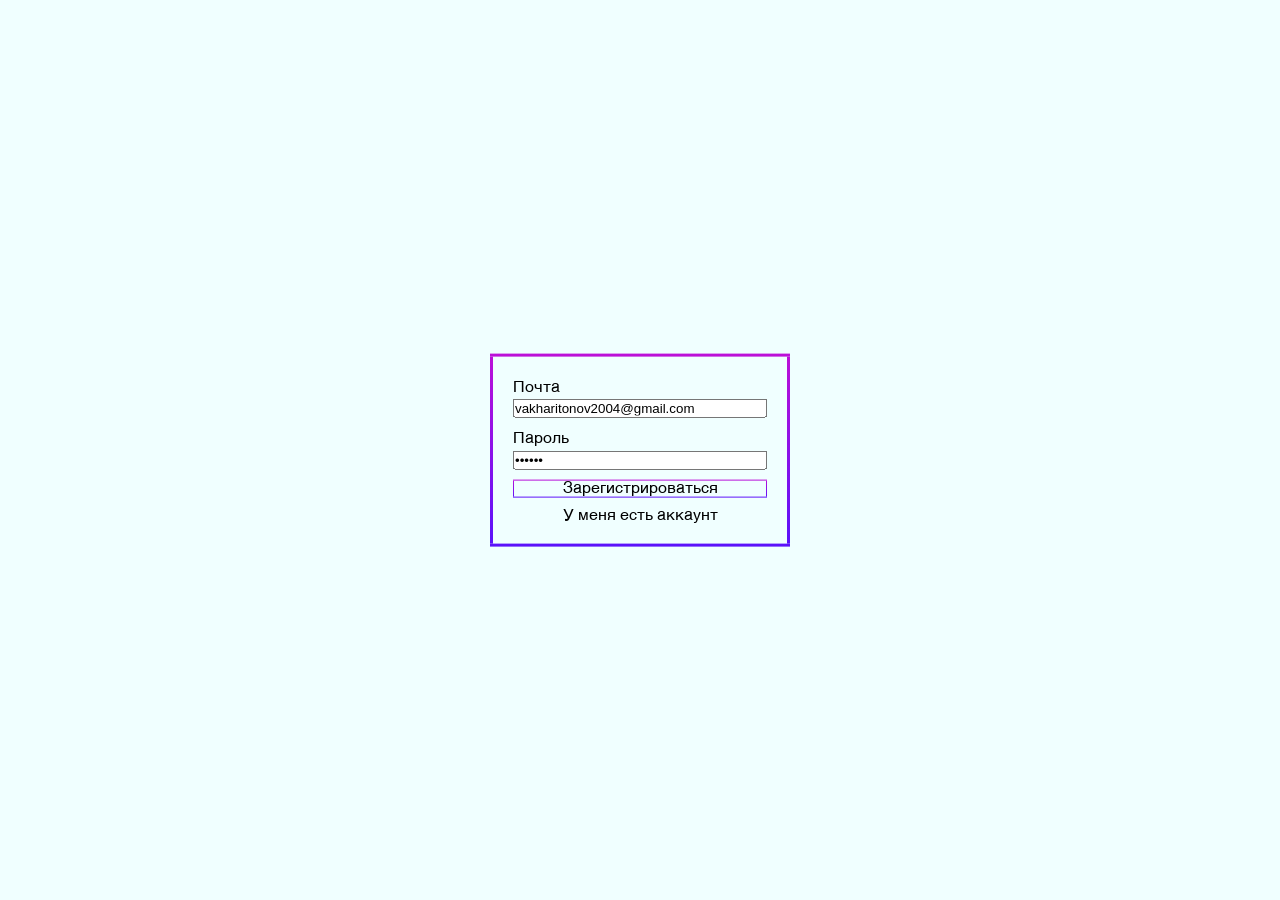
==== auth.html @ 41733623 "New view frontend" ====
<!DOCTYPE html>
<html lang="en">
<head>
    <meta charset="UTF-8">
    <meta name="viewport" content="width=device-width, initial-scale=1.0">
    <title>Authorization</title>
    <link rel="stylesheet" type="text/css" href="css/styles.css"></link>
    <script src="js/bootstrap.js" type="module" defer></script>
</head>
<body data-page="auth">
    <main class="auth">
        <section class="form">
            <div class="container">
                <form class="form__auth">
                    <div class="form__auth-item">
                        <label>Почта</label>
                        <input class="form__auth-input" name="email" type="email"  value="vakharitonov2004@gmail.com" required>
                    </div>
                    <!-- <div class="form__auth-item">
                        <label>Логин</label>
                        <input class="form__auth-input" name="username" type="text" value="index1" required>
                    </div> -->
                    <!-- <div class="form__auth-item">
                        <label>Имя</label>
                        <input class="form__auth-input" name="firstname" type="text" value="index2" required>
                    </div> -->
                    <div class="form__auth-item">
                        <label>Пароль</label>
                        <input class="form__auth-input" name="password" type="password" value="index3" required>
                    </div>
                    <button class="form__auth-btn open-confirm" type="submit">
                        Зарегистрироваться
                    </button>
                    <button class="form__auth-login" type="button">
                        У меня есть аккаунт
                    </button>
                    <span class="form__auth-error hidden"> Почта уже зарегистрирована!</span>
                </form>
                <!-- <dialog class="confirm">
                    <div class="confirm__inner">
                        <p>AUE BROTHER</p>
                        <button class="close-confirm">
                            close
                        </button>
                    </div>
                </dialog> -->
                <form class="form__code hidden">
                    <h3 class="form__code-title">Подтверждение кода</h3>
                    <input class="form__code-input" type="text" name="enteredCode" placeholder="Введите код"
                     minlength="6" maxlength="6" required>
                    <button class="form__code-btn" type="submit"> Проверить</button>
                    <span class="form__code-error hidden"> Неправильный код!</span>
                </form>
            </div>
        </section>
    </main>
</body>
</html>
---- css/styles.css ----
@font-face {
    font-family: 'Helvetica';
    src: url('../fonts/Helvetica.woff2');
    font-style: normal;
    font-weight: 400;
}


html {
    box-sizing: border-box;
}

*,
*::before,
*::after{
    margin: 0;
    padding: 0;
    box-sizing:  inherit;
}


a {
    color: inherit;
    text-decoration: none;
}

li {
    list-style: none;
}

img {
    max-width: 100%;
}


button {
    color: inherit;
    font-size: inherit;
    background-color: transparent;
    border: none;
    cursor: pointer;
    font-family: inherit;
    padding: 0;
}

textarea {
    resize: none;
}

body {
    min-height: 100vh;
    scrollbar-gutter: stable;
    font-family: 'Helvetica';
    font-weight: 400;
    line-height: 1.4;
    font-style: normal;
    background-color:azure;

}

.container {
    max-width: 1220px;
    padding: 0 10px;
    margin: 0 auto;
}


.form__auth {
    display: flex;
    flex-direction: column;
    position: fixed;
    width: 400px;
    top: 50%;
    left: 50%;
    transform: translate(-50%, -50%);
    border: 3px solid;
    border-image: linear-gradient(180.00deg, rgba(187.75599670410156, 16.17656707763672, 215.6875, 1),rgba(79.9000473022461, 0, 249.6875, 0.93) 100%) 1;
    padding: 20px;
    border-radius: 50%;
    width: 300px;    
}



.form__auth-item {
    display: flex;
    flex-direction: column;
    margin-bottom: 10px;
}


.form__auth-btn {
    margin-bottom: 10px;
    border: 1px solid;
    border-image: linear-gradient(180.00deg, rgba(187.75599670410156, 16.17656707763672, 215.6875, 1),rgba(79.9000473022461, 0, 249.6875, 0.93) 100%) 1;
}

.form__auth-error{
    text-align: center;
    color: red;
}


.form__code {
    display: flex;
    flex-direction: column;
    position: fixed;
    justify-content: center;
    /* alig */
    width: 300px;
    top: 50%;
    left: 50%;
    transform: translate(-50%, -50%);
    border: 3px solid;
    border-image: linear-gradient(180.00deg, rgba(187.75599670410156, 16.17656707763672, 215.6875, 1),rgba(79.9000473022461, 0, 249.6875, 0.93) 100%) 1;
    padding: 20px;
}

.form__code-title {
    margin-bottom: 20px;
    text-align: center;
}

.form__code-input {
    margin-bottom: 10px;
    padding: 10px;

}

.form__code-btn {
    background-color: aquamarine;
    border: 1px solid;
    border-image: linear-gradient(180.00deg, rgba(187.75599670410156, 16.17656707763672, 215.6875, 1),rgba(79.9000473022461, 0, 249.6875, 0.93) 100%) 1;
    margin-bottom: 10px;
}

.form__code-error {
    text-align: center;
    color: red;
}

/* .form__inner--active {
    display: flex;
} */

 /*  ---------------------------login.html------------------------------------------ */

 .form__login {
    display: flex;
    flex-direction: column;
    position: fixed;
    justify-content: center;
    width: 300px;
    top: 50%;
    left: 50%;
    transform: translate(-50%, -50%);
    border: 3px solid;
    border-image: linear-gradient(180.00deg, rgba(187.75599670410156, 16.17656707763672, 215.6875, 1),rgba(79.9000473022461, 0, 249.6875, 0.93) 100%) 1;
    padding: 20px;
 } 

 .form__login-item {
    display: flex;
    flex-direction: column;
    margin-bottom: 10px;
 }

.form__login-btn {
    border: 1px solid;
    border-image: linear-gradient(180.00deg, rgba(187.75599670410156, 16.17656707763672, 215.6875, 1),rgba(79.9000473022461, 0, 249.6875, 0.93) 100%) 1;
    margin-bottom: 10px;
}

.form__login-error {
    text-align: center;
    color: red;
}

 /*  ---------------------------index.html------------------------------------------ */

.nav {
    display: flex;
    align-items: center;
    justify-content:space-between;
    height: 100px;
}

.menu {
    display: flex;
    gap: 100px;
}

.menu__link {
    font-size: 20px;
}

.logo-img {
    width: 50px;
    height: 50px;
}

.home-img {
    width: 50px;
    height: 50px;
}

.top__title {
    position: fixed;
    top: 50%;
    left: 50%;
    transform: translate(-50%, -50%);
}
 /*  ---------------------------processing.html------------------------------------------ */


.chat {
    height: calc(100vh - 100px);
    margin: 0 auto;
    border-radius: 50px;
    position: relative;
}

.out {
    max-width: 60% ;
    margin: 0 auto;
    padding-top: 20px;
    padding-bottom: 200px;
}

.out::after {
    content: "|";
    font-weight: bold;
    padding: 0 1px;
    animation-name: cursor;
    animation-duration: 1s;
    animation-timing-function: linear;
    animation-iteration-count: infinite;
}

@keyframes cursor {
    50% {color: #fff}
}

.form__chat {
    position: fixed;
    bottom: 2.5%;
    left: 0; 
    right: 0;
    margin: 0 auto;
    max-width: 50%;
    height: 70px;
    border: 3px solid rgba(187.75599670410156, 16.17656707763672, 215.6875, 1);
    border-radius: 50px;
    display: flex;
    align-items: center;
    justify-content: space-between;
    background-color: azure;

}

.form__chat-file {
    opacity: 0;
    visibility: hidden;
    position: absolute;
}

.form__chat-file-change img {
    margin-left: 10px;
    width: 25px;
    height: 25px;
}

.form__chat-btn-svg {
    fill: red;
    margin-right: 15px;
}

.form__chat-btn-svg.active {
    fill: green;
}


.loader {
    border: 16px solid #f3f3f3;
    border-top: 16px solid grey;
    border-radius: 50%;
    width: 200px;
    height: 200px;
    animation-name: spin;
    animation-duration: 2s;
    animation-timing-function: linear;
    animation-iteration-count: infinite;
    position: absolute;
    right: 0;
    left: 0;
    top: 0;
    bottom: 20%;
    margin: auto;
}


@keyframes spin {
    0% { transform: rotate(-360deg); }
    100% { transform: rotate(-360dg); }
}

.correction {
    position: fixed;
    height: 2.5%;
    margin: auto;
    /* border: 3px solid rgba(187.75599670410156, 16.17656707763672, 215.6875, 1); */
    bottom: 0;
    left: 0;
    right: 0;
    width: 100%;
    background-color: azure;
}

.hidden {
    display: none;
}

/* --------------------------------------storage.html-------------------------------------------------- */

.storage {
    /* min-width: 10; */
    display: flex;
    flex-direction: column;
    /* justify-content:space-between; */
    /* align-items: center; */

    /* width: 60%; */
}

.storage__item {
    display: flex;
    min-width: 80%;
    /* border: 1px solid black; */
    justify-content:space-around;
    align-items: center;
}

.storage__item-text {
    width: 80%;
    border: 1px solid black;
    font-size: 30px;
    height: 100px;
}

.storage__item-link {
    border: 1px solid grey;
    font-size: 20px
}


.storage__item-remove {
    border: 1px solid grey;
    font-size: 20px
}
 
/* -------------------------------------------- storage-item.html--------------------------------------------------- */

.out__result {
    max-width: 60% ;
    margin: 0 auto;
    padding-top: 20px;
    padding-bottom: 200px;
}
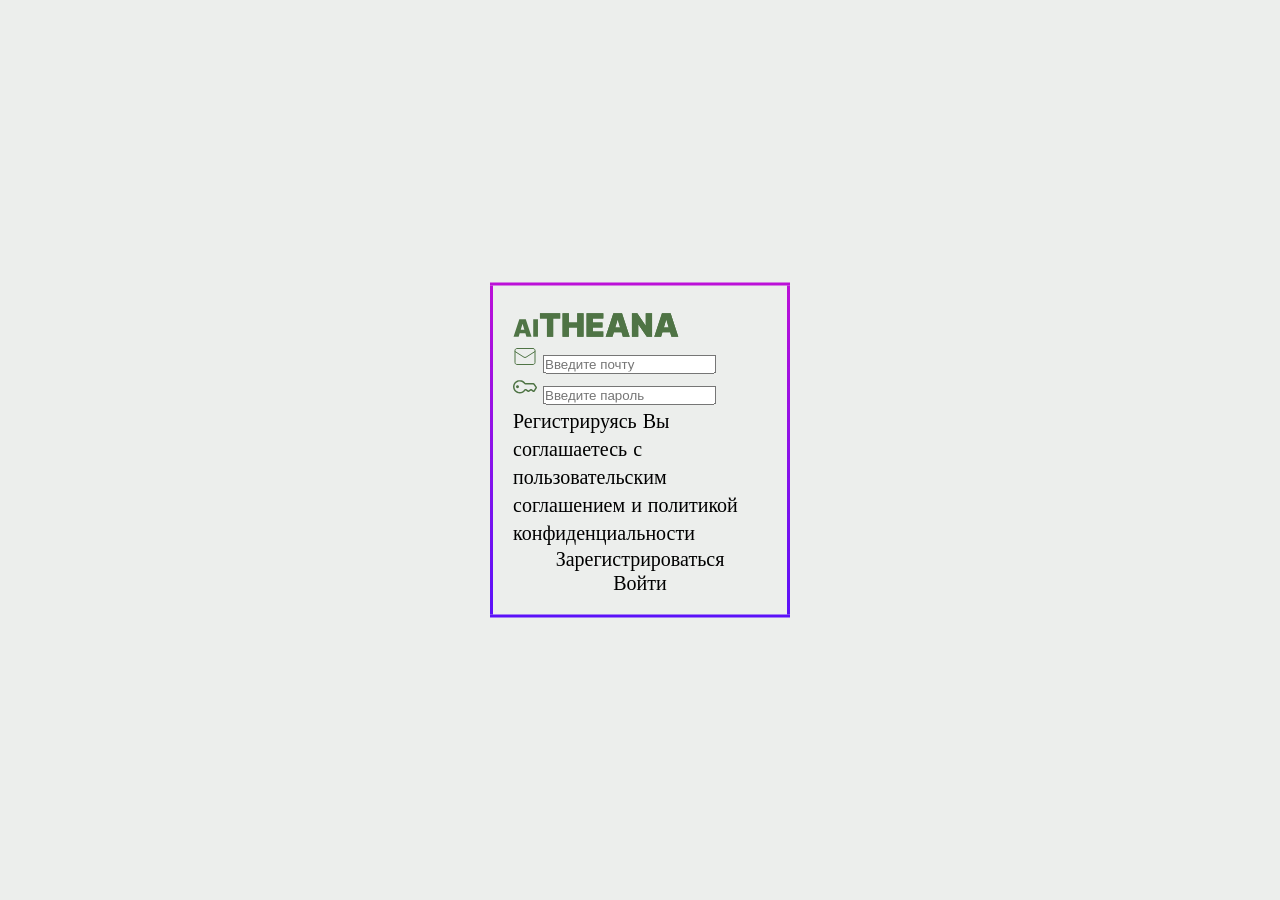
==== commit 848c3efa: "End to change header.html, processing.html, storageItem.html" ====
--- a/auth.html
+++ b/auth.html
@@ -10,20 +10,49 @@
 <body data-page="auth">
     <main class="auth">
         <section class="form">
-            <div class="container">
+            <div class="container">                
                 <form class="form__auth">
+                    <svg class="logo__auth" viewBox="0 0 167 39" xmlns="http://www.w3.org/2000/svg" xmlns:xlink="http://www.w3.org/1999/xlink" width="167.000000" height="39.000000" fill="none" customFrame="#000000">
+                        <path id="AITHEANA" d="M5.65909 31.1364L0.545455 31.1364L6.30682 13.6818L12.7841 13.6818L18.5455 31.1364L13.4318 31.1364L9.61364 18.4886L9.47727 18.4886L5.65909 31.1364ZM4.70455 24.25L14.3182 24.25L14.3182 27.7955L4.70455 27.7955L4.70455 24.25ZM24.9652 13.6818L24.9652 31.1364L20.2266 31.1364L20.2266 13.6818L24.9652 13.6818Z" fill="rgb(78.7711,115.731,68.5482)" fill-rule="nonzero" />
+                        <path id="AITHEANA" d="M26.9496 12.9545L26.9496 7.86364L47.1768 7.86364L47.1768 12.9545L40.1768 12.9545L40.1768 31.1364L33.9496 31.1364L33.9496 12.9545L26.9496 12.9545ZM49.5547 31.1364L49.5547 7.86364L55.8729 7.86364L55.8729 16.9545L64.2365 16.9545L64.2365 7.86364L70.5547 7.86364L70.5547 31.1364L64.2365 31.1364L64.2365 22.0455L55.8729 22.0455L55.8729 31.1364L49.5547 31.1364ZM73.5547 31.1364L73.5547 7.86364L90.3274 7.86364L90.3274 12.9545L79.8729 12.9545L79.8729 16.9545L89.4638 16.9545L89.4638 22.0455L79.8729 22.0455L79.8729 26.0455L90.282 26.0455L90.282 31.1364L73.5547 31.1364ZM99.5064 31.1364L92.6882 31.1364L100.37 7.86364L109.006 7.86364L116.688 31.1364L109.87 31.1364L104.779 14.2727L104.597 14.2727L99.5064 31.1364ZM98.2337 21.9545L111.052 21.9545L111.052 26.6818L98.2337 26.6818L98.2337 21.9545ZM139.066 7.86364L139.066 31.1364L133.793 31.1364L125.384 18.9091L125.248 18.9091L125.248 31.1364L118.93 31.1364L118.93 7.86364L124.293 7.86364L132.566 20.0455L132.748 20.0455L132.748 7.86364L139.066 7.86364ZM148.1 31.1364L141.282 31.1364L148.964 7.86364L157.6 7.86364L165.282 31.1364L158.464 31.1364L153.373 14.2727L153.191 14.2727L148.1 31.1364ZM146.827 21.9545L159.646 21.9545L159.646 26.6818L146.827 26.6818L146.827 21.9545Z" fill="rgb(78.7711,115.731,68.5482)" fill-rule="nonzero" />
+                        <path id="AITHEANA" d="M26.9496 12.9545L26.9496 7.86364L47.1768 7.86364L47.1768 12.9545L40.1768 12.9545L40.1768 31.1364L33.9496 31.1364L33.9496 12.9545L26.9496 12.9545ZM49.5547 31.1364L49.5547 7.86364L55.8729 7.86364L55.8729 16.9545L64.2365 16.9545L64.2365 7.86364L70.5547 7.86364L70.5547 31.1364L64.2365 31.1364L64.2365 22.0455L55.8729 22.0455L55.8729 31.1364L49.5547 31.1364ZM73.5547 31.1364L73.5547 7.86364L90.3274 7.86364L90.3274 12.9545L79.8729 12.9545L79.8729 16.9545L89.4638 16.9545L89.4638 22.0455L79.8729 22.0455L79.8729 26.0455L90.282 26.0455L90.282 31.1364L73.5547 31.1364ZM99.5064 31.1364L92.6882 31.1364L100.37 7.86364L109.006 7.86364L116.688 31.1364L109.87 31.1364L104.779 14.2727L104.597 14.2727L99.5064 31.1364ZM98.2337 21.9545L111.052 21.9545L111.052 26.6818L98.2337 26.6818L98.2337 21.9545ZM139.066 7.86364L139.066 31.1364L133.793 31.1364L125.384 18.9091L125.248 18.9091L125.248 31.1364L118.93 31.1364L118.93 7.86364L124.293 7.86364L132.566 20.0455L132.748 20.0455L132.748 7.86364L139.066 7.86364ZM148.1 31.1364L141.282 31.1364L148.964 7.86364L157.6 7.86364L165.282 31.1364L158.464 31.1364L153.373 14.2727L153.191 14.2727L148.1 31.1364ZM146.827 21.9545L159.646 21.9545L159.646 26.6818L146.827 26.6818L146.827 21.9545Z" fill="rgb(78.7711,115.731,68.5482)" fill-rule="nonzero" />
+                    </svg>
+                    <div class="input__auth">
+                        <svg class="input__data-email-svg" viewBox="0 0 24 24" xmlns="http://www.w3.org/2000/svg" xmlns:xlink="http://www.w3.org/1999/xlink" width="24.000000" height="24.000000" fill="none">
+                            <rect id="lucide:mail" width="24.000000" height="24.000000" x="0.000000" y="0.000000" fill="rgb(255,255,255)" fill-opacity="0" />
+                            <g id="Group">
+                                <path id="Vector" d="M22 7L13.009 12.727C12.7039 12.9042 12.3573 12.9976 12.0045 12.9976C11.6517 12.9976 11.3051 12.9042 11 12.727L2 7" fill-rule="nonzero" stroke="rgb(79,116,69)" stroke-linecap="round" stroke-linejoin="round" stroke-width="1" />
+                                <path id="Vector" d="M20 4C21.1046 4 22 4.89543 22 6L22 18C22 19.1046 21.1046 20 20 20L4 20C2.89543 20 2 19.1046 2 18L2 6C2 4.89543 2.89543 4 4 4L20 4Z" stroke="rgb(79,116,69)" stroke-linecap="round" stroke-linejoin="round" stroke-width="1" />
+                            </g>
+                        </svg>
+                        <input class="input__data-email" id="email" name="email" placeholder="Введите почту">
+                    </div>
+                    
+                    <div class="input__auth">
+                        <svg class="input__data-email-svg" viewBox="0 0 24 24" xmlns="http://www.w3.org/2000/svg" xmlns:xlink="http://www.w3.org/1999/xlink" width="24.000000" height="24.000000" fill="none">
+                            <rect id="qlementine-icons:password-16" width="24.000000" height="24.000000" x="0.000000" y="0.000000" fill="rgb(255,255,255)" fill-opacity="0" />
+                            <path id="Vector" d="M4.5 12.75C4.89782 12.75 5.27936 12.592 5.56066 12.3107C5.84196 12.0294 6 11.6478 6 11.25C6 10.8522 5.84196 10.4706 5.56066 10.1893C5.27936 9.90804 4.89782 9.75 4.5 9.75C4.10218 9.75 3.72064 9.90804 3.43934 10.1893C3.15804 10.4706 3 10.8522 3 11.25C3 11.6478 3.15804 12.0294 3.43934 12.3107C3.72064 12.592 4.10218 12.75 4.5 12.75Z" fill="rgb(79,116,69)" fill-rule="nonzero" />
+                            <path id="Vector" d="M6.74999 4.5C9.08999 4.5 11.16 5.691 12.375 7.5L20.265 7.5C20.5008 7.49992 20.7333 7.55543 20.9436 7.66203C21.1539 7.76862 21.3361 7.9233 21.4755 8.1135L23.7105 11.1735C23.8908 11.4172 23.9921 11.7102 24.001 12.0132C24.0098 12.3162 23.9257 12.6147 23.76 12.8685L21.87 15.7935C21.7609 15.9626 21.6188 16.1079 21.4523 16.2208C21.2857 16.3337 21.098 16.4118 20.9006 16.4505C20.7031 16.4891 20.4999 16.4875 20.303 16.4458C20.1062 16.404 19.9198 16.323 19.755 16.2075L18.03 15L16.245 16.218C15.9954 16.3889 15.7 16.4804 15.3975 16.4804C15.095 16.4804 14.7996 16.3889 14.55 16.218L12.765 15L12.378 15C11.166 16.815 9.10799 18 6.75299 18C4.96278 18 3.24589 17.2888 1.98002 16.023C0.71415 14.7571 0.00299072 13.0402 0.00299072 11.25C0.00299072 9.45979 0.71415 7.7429 1.98002 6.47703C3.24589 5.21116 4.96278 4.5 6.75299 4.5L6.74999 4.5ZM12.375 13.5C12.1282 13.4998 11.8852 13.5605 11.6676 13.6766C11.4499 13.7928 11.2642 13.9609 11.127 14.166C10.182 15.576 8.57699 16.506 6.76199 16.506C3.86699 16.506 1.51199 14.151 1.51199 11.256C1.51199 8.361 3.86699 6.006 6.76199 6.006C8.57699 6.006 10.182 6.93 11.127 8.346C11.406 8.7615 11.874 9.012 12.375 9.012L20.265 9.012L22.5 12.072L20.61 14.997L18.885 13.7895C18.6347 13.6142 18.3368 13.5196 18.0312 13.5182C17.7256 13.5169 17.4268 13.6089 17.175 13.782L15.39 15L13.605 13.782C13.355 13.6108 13.059 13.5192 12.756 13.5195L12.369 13.5195L12.375 13.5Z" fill="rgb(79,116,69)" fill-rule="evenodd" />
+                        </svg>
+                        <input class="input-password" id="password-first" name="password-first" placeholder="Введите пароль">
+                    </div>
+
+                    <span class="form__auth-text">
+                        Регистрируясь Вы соглашаетесь с пользовательским соглашением и политикой конфиденциальности
+                    </span>
+
+                    <button class="form__auth-in">Зарегистрироваться</button>
+                    <button class="form__auth-login">Войти</button>
+
+                </form>
+
+
+
+                <!-- <form class="form__auth">
                     <div class="form__auth-item">
                         <label>Почта</label>
                         <input class="form__auth-input" name="email" type="email"  value="vakharitonov2004@gmail.com" required>
                     </div>
-                    <!-- <div class="form__auth-item">
-                        <label>Логин</label>
-                        <input class="form__auth-input" name="username" type="text" value="index1" required>
-                    </div> -->
-                    <!-- <div class="form__auth-item">
-                        <label>Имя</label>
-                        <input class="form__auth-input" name="firstname" type="text" value="index2" required>
-                    </div> -->
                     <div class="form__auth-item">
                         <label>Пароль</label>
                         <input class="form__auth-input" name="password" type="password" value="index3" required>
@@ -35,15 +64,7 @@
                         У меня есть аккаунт
                     </button>
                     <span class="form__auth-error hidden"> Почта уже зарегистрирована!</span>
-                </form>
-                <!-- <dialog class="confirm">
-                    <div class="confirm__inner">
-                        <p>AUE BROTHER</p>
-                        <button class="close-confirm">
-                            close
-                        </button>
-                    </div>
-                </dialog> -->
+                </form> -->
                 <form class="form__code hidden">
                     <h3 class="form__code-title">Подтверждение кода</h3>
                     <input class="form__code-input" type="text" name="enteredCode" placeholder="Введите код"
--- a/css/styles.css
+++ b/css/styles.css
@@ -1,6 +1,6 @@
 @font-face {
-    font-family: 'Helvetica';
-    src: url('../fonts/Helvetica.woff2');
+    font-family: 'Inter';
+    src: url('../fonts/Inter.woff2');
     font-style: normal;
     font-weight: 400;
 }
@@ -50,11 +50,12 @@
 body {
     min-height: 100vh;
     scrollbar-gutter: stable;
-    font-family: 'Helvetica';
+    font-family: 'Inter';
     font-weight: 400;
     line-height: 1.4;
+    font-size: 20px;
     font-style: normal;
-    background-color:azure;
+    background-color:rgba(236, 238, 236, 1);
 
 }
 
@@ -106,7 +107,6 @@
     flex-direction: column;
     position: fixed;
     justify-content: center;
-    /* alig */
     width: 300px;
     top: 50%;
     left: 50%;
@@ -138,10 +138,6 @@
     text-align: center;
     color: red;
 }
-
-/* .form__inner--active {
-    display: flex;
-} */
 
  /*  ---------------------------login.html------------------------------------------ */
 
@@ -178,7 +174,7 @@
 
  /*  ---------------------------index.html------------------------------------------ */
 
-.nav {
+/* .nav {
     display: flex;
     align-items: center;
     justify-content:space-between;
@@ -192,9 +188,9 @@
 
 .menu__link {
     font-size: 20px;
-}
-
-.logo-img {
+} */
+
+/* .logo-img {
     width: 50px;
     height: 50px;
 }
@@ -202,7 +198,7 @@
 .home-img {
     width: 50px;
     height: 50px;
-}
+} */
 
 .top__title {
     position: fixed;
@@ -214,17 +210,24 @@
 
 
 .chat {
-    height: calc(100vh - 100px);
-    margin: 0 auto;
-    border-radius: 50px;
+    max-height: calc(100vh - 100px);
     position: relative;
+    margin-left: 300px;
+    display: flex;
+    flex-direction: column;
+    /* justify-content: center; */
+    align-items: center;
+    overflow-y: auto;
+    overflow-x: hidden;
 }
 
 .out {
-    max-width: 60% ;
-    margin: 0 auto;
-    padding-top: 20px;
-    padding-bottom: 200px;
+    width: 100%;
+    text-align: left;
+    max-width: 57%;
+    margin-top: 30px;
+    margin-bottom: 100px;
+    overflow-wrap: break-word;
 }
 
 .out::after {
@@ -243,19 +246,35 @@
 
 .form__chat {
     position: fixed;
-    bottom: 2.5%;
-    left: 0; 
+    bottom: 30px;
+    left: 300px; 
     right: 0;
     margin: 0 auto;
     max-width: 50%;
     height: 70px;
-    border: 3px solid rgba(187.75599670410156, 16.17656707763672, 215.6875, 1);
-    border-radius: 50px;
+    border: 1px solid rgba(195, 195, 195, 1);
+    border-radius: 25px;
     display: flex;
     align-items: center;
     justify-content: space-between;
-    background-color: azure;
-
+    /* background-color: rgba(74, 118, 73, 0.05); */
+    padding: 0px 15px;
+    /* background-color: grey; */
+}
+
+.form__chat:hover {
+    border: 1px solid rgba(195, 195, 195, 1);
+    box-shadow: 0px 2px 4px 0px rgba(0, 0, 0, 0.25);
+}
+
+.form__chat:focus-within {
+    border:  1px solid rgba(79, 116, 69, 1);
+    box-shadow: 0px 2px 4px 0px rgba(0, 0, 0, 0.25);
+}
+
+.form__chat.error {
+    border: 1px solid rgba(255, 36, 0, 1);
+    box-shadow: 0px 2px 4px 0px rgba(0, 0, 0, 0.25)
 }
 
 .form__chat-file {
@@ -264,39 +283,91 @@
     position: absolute;
 }
 
-.form__chat-file-change img {
-    margin-left: 10px;
-    width: 25px;
-    height: 25px;
+.form__chat-file-label {
+    cursor: pointer;
+    height: 50px;
+    width: 50px;
+    background-color: rgba(79, 116, 69, 1);
+    border-radius: 50%;
+    display: flex;
+    justify-content: center;
+    align-items: center;
+    transition: all 0.3s linear;
+    flex-wrap: wrap;
+}
+
+.form__chat-file-label:hover {
+    background-color: rgba(56, 81, 49, 1);
+}
+
+
+.form__chat-file-label.disable {
+    opacity: 0.5;
+}
+
+
+.form__chat-status {
+    font-family: 'Inter';
+    font-size: 20px;
+    text-align: center;
+}
+
+.form__chat-status.error {
+   color: rgba(255, 36, 0, 1);
+}
+
+.form__chat-btn {
+    height: 50px;
+    width: 130px;
+    background-color: rgba(79, 116, 69, 1);
+    border-radius: 100px;
+    display: flex;
+    justify-content: center;
+    align-items: center;
+    transition: all 0.3s linear;
+    
+
+}
+
+.form__chat-btn:hover {
+    background-color: rgba(56, 81, 49, 1);
 }
 
 .form__chat-btn-svg {
-    fill: red;
-    margin-right: 15px;
-}
-
-.form__chat-btn-svg.active {
-    fill: green;
-}
+
+}
+
+.form__chat-btn.disable {
+    opacity: 0.5;
+}
+
 
 
 .loader {
     border: 16px solid #f3f3f3;
     border-top: 16px solid grey;
-    border-radius: 50%;
-    width: 200px;
-    height: 200px;
+    border-radius: 90%;
     animation-name: spin;
     animation-duration: 2s;
     animation-timing-function: linear;
     animation-iteration-count: infinite;
-    position: absolute;
+    transition: all 0.3s linear;
+
+
+}
+
+.processing__loader {
+    position: fixed;
     right: 0;
-    left: 0;
+    left: 300px;
     top: 0;
     bottom: 20%;
+    margin: 0 auto;
     margin: auto;
-}
+    width: 200px;
+    height: 200px;
+}
+
 
 
 @keyframes spin {
@@ -307,35 +378,24 @@
 .correction {
     position: fixed;
     height: 2.5%;
-    margin: auto;
     /* border: 3px solid rgba(187.75599670410156, 16.17656707763672, 215.6875, 1); */
     bottom: 0;
-    left: 0;
+    left: 300px;
     right: 0;
     width: 100%;
-    background-color: azure;
-}
-
-.hidden {
-    display: none;
+    background: rgba(74, 118, 73, 0.05);;
 }
 
 /* --------------------------------------storage.html-------------------------------------------------- */
 
-.storage {
-    /* min-width: 10; */
+/* .storage {
     display: flex;
     flex-direction: column;
-    /* justify-content:space-between; */
-    /* align-items: center; */
-
-    /* width: 60%; */
 }
 
 .storage__item {
     display: flex;
     min-width: 80%;
-    /* border: 1px solid black; */
     justify-content:space-around;
     align-items: center;
 }
@@ -353,25 +413,465 @@
 }
 
 
+
+/* -------------------------------------------- storage-item.html--------------------------------------------------- */
+
+.out__result {
+    width: 100%;
+    text-align: left;
+    max-width: 57%;
+    margin-top: 30px;
+    margin-bottom: 100px;
+    overflow-wrap: break-word;
+}
+
+
+
+ 
+
+
+/* -------------------------------------------- header.html ------------------------------------------------- */
+
+.nav {
+    position: fixed;
+    /* overflow-x: visible; */
+    overflow-y: scroll;
+    scrollbar-width: auto;
+    width: 310px;
+    height: 100%;
+    background-color: rgba(199, 209, 197, 1);
+}
+
+.menu {
+    position: fixed;
+    width: 300px;
+    /* height: 255px; */
+    /* margin: 0 auto; */
+    /* width: 250px; */
+    background-color: rgba(199, 209, 197, 1);
+    /* width: 100%; */
+    /* padding: 0px 20px; */
+    padding: 0px 20px;
+    z-index: 2;
+}
+
+.logo {
+    margin: 30px 0px 75px;
+    display: flex;
+    justify-content: center;
+    /* position:absolute; */
+}
+
+.processing__link {
+    display: flex;
+    gap: 10px;
+    /* margin-bottom: px; */
+    height: 60px;
+    align-items: center;
+    padding: 5px;
+    border-radius: 50px;
+    /* width: 80%; */
+    width: 100%;
+    transition: all 0.3s linear;
+
+}
+
+.processing__link:hover {
+    background-color: rgba(175, 190, 171, 1);
+}
+
+.processing__link-text {
+    color: rgba(84, 109, 77, 1);
+    font-weight: 600;
+}
+
+
+.find-chat__link {
+    display: flex;
+    gap: 10px;
+    align-items: center;
+    margin-bottom: 20px;
+    cursor: pointer;
+    height: 60px;
+    padding: 5px;
+    border-radius: 50px;
+    transition: all 0.3s linear;
+}
+
+.find-chat__link:hover {
+    background-color: rgba(175, 190, 171, 1);
+}
+
+.find-chat__link-text {
+    color: rgba(84, 109, 77, 1);
+    font-weight: 600
+}
+
+
+.find-chat__dialog {
+    position: fixed;
+    left: calc(300px + (100% - 300px) / 2);
+    top: 50%;
+    transform: translateY(-50%);
+    margin-left: -350px;
+    /* transform: translate(-50%, -50%); */
+    width: 700px;
+    height: 500px;
+    background-color:rgba(205, 214, 203, 1);
+    border-radius: 25px;
+    border: 1px solid rgba(195, 195, 195, 1);
+    overflow: hidden;
+    box-shadow: 0px 4px 4px 0px rgba(0, 0, 0, 0.25);
+    /* padding: 25px; */
+}
+
+.find-chat__dialog-header {
+    display: flex;
+    position: fixed;
+    width: 100%;
+    align-items: center;
+    padding: 20px 20px;
+    border-bottom: 1px solid grey;
+    gap:20px;
+    position: relative;
+
+}
+.find-chat__dialog::backdrop {
+    background: rgba(236, 238, 236, 1);
+    opacity: 0.35;
+}
+
+.find-chat__dialog-input{
+    width: 85%;
+    font-family: 'Inter';
+    font-size: 20px;
+    background: none;
+    outline: none;
+
+}
+
+.find-chat__dialog-input::placeholder {
+    font-size: 20px;
+    font-family: 'Inter';
+}
+
+.find-chat__dialog-input:focus {
+    outline: none;
+}
+
+.find-chat__dialog-close-wrapper {
+    width: 50px;
+    height: 50px;
+    display: flex;
+    justify-content: center;
+    align-items: center;
+    position: absolute;
+    right: 20px;
+    transition: all 0.3s linear ;
+}
+
+.find-chat__dialog-close-wrapper:hover {
+    background-color: rgba(175, 190, 171, 1);
+    border-radius: 50px;
+}
+
+.find-chat__dialog-close {
+    cursor: pointer;
+}
+
+.find-chat__dialog-items {
+    max-height: calc(100% - 85px);
+    margin-top: 0px;
+    overflow-y: auto;
+    padding: 20px;
+}
+
+.find-chat__dialog-item {
+    margin-bottom: 15px;
+}
+
+.find-chat__loader {
+    width: 100px;
+    height: 100px;
+    margin: 0 auto;
+    position: absolute;
+    top: 50%;
+    left: 50%;
+    margin-left: -50px;
+    margin-top: -50px;
+}
+
+.storage__header {
+    display: flex;
+    justify-content: space-between;
+    /* margin-bottom: 20px; */
+    align-items: center;
+    height: 60px;
+    position: relative;
+    transition: all 0.3s linear;
+    border-radius: 50px;
+    /* transform-origin: right; */
+}
+
+.storage__header.open {
+    background-color: rgba(79, 116, 69, 0.25);
+    box-shadow: inset 0px 2px 4px 0px rgba(0, 0, 0, 0.2);
+    /* animation: slideFilters 1s linear; */
+}
+
+.storage__header-title {
+    color: rgba(84, 109, 77, 1);
+    font-weight: 600;
+    transition: all 0.3s linear;
+
+}
+
+.storage__header-title.open {
+    opacity: 0;
+    /* position: absolute; */
+    /* display: none; */
+}
+
+.storage__header-open-filters {
+    min-width: 50px;
+    min-height: 50px;
+    display: flex;
+    justify-content: center;
+    align-items: center;
+    transition: all 0.3s linear;
+}
+
+.storage__header-open-filters:hover {
+    background-color: rgba(79, 116, 69, 0.2);
+    border-radius: 50px;
+}
+
+.storage__header-types-sort {
+    display: flex;
+    align-items: center;
+    justify-content: center;
+    gap: 30px;
+    width: 100%;
+}
+
+.storage__header-sort {
+    display: flex;
+    align-items: center;
+    justify-content: center;
+    min-width: 50px;
+    min-height: 50px;
+    opacity: 0;
+    pointer-events: none;
+    transition: all 0.3s linear ;
+}
+
+.storage__header-sort.open{
+    pointer-events: auto;
+    opacity: 1;
+}
+
+.storage__header-sort:hover {
+    background-color: rgba(79, 116, 69, 0.2);
+    border-radius: 50%;
+}
+
+.rotate-up {
+    rotate: 270deg;
+}
+
+.rotate-down {
+    rotate: 90deg;
+}
+
+
+.storage__wrapper{
+    /* position: relative; */
+    margin-bottom: 150px;
+}
+
+.storage__items {
+    transition: all 0.3s linear;
+    margin-top: 344px;
+    /* margin-bottom: 150px; */
+    padding: 0px 20px;
+    
+}
+
+.storage__loader{
+    width: 50px;
+    height: 50px;
+    margin-bottom: 50px;
+    margin: 0 auto;
+    display: flex;
+    justify-content: center;
+    z-index: 0;
+}
+
+.storage__item {
+    display: flex;
+    align-items: center;
+    justify-content: space-between;
+    margin-bottom: 15px;
+    padding: 5px;
+    transition: all 0.3s linear;
+    border-radius: 50px;
+    cursor: pointer;
+    /* position: relative; */
+}
+
+.storage__item:hover {
+    background-color: rgba(79, 116, 69, 0.2);
+}
+
+.storage__item.active {
+    background-color: rgba(79, 116, 69, 0.2);
+}
+
+.storage__item-info {
+    display: flex;
+    gap: 0px 10px;
+    align-items: center;
+}
+
+.storage__item-interlocutor-name{
+    font-weight: 500;
+}
+
+.storage__item-interlocutor {
+    display: flex;
+    flex-direction: column;
+}
+
+.storage__item-interlocutor-date{
+    color: rgba(79, 116, 69, 0.7);
+    font-size: 16px;
+}
+
+.storage__item-mood-svg {
+    height: 40px;
+    width: 40px;
+    border-radius: 50%;
+}
+ 
+.storage__item-open-menu{
+    width: 30px;
+    height: 30px;
+    display: flex;
+    justify-content: center;
+    align-items: center;
+    border-radius: 50px;
+    transition: all 0.3s linear;
+}
+
+.storage__item-open-menu-svg {
+    opacity: 0;
+    pointer-events: none;
+    transition: all 0.3s linear;
+}
+
+.storage__item:hover .storage__item-open-menu-svg {
+    opacity: 1;
+    pointer-events: auto;
+}
+
+.storage__item-open-menu:hover {
+    background-color: rgba(79, 116, 69, 0.2);
+}
+
+.storage__item-open-menu:active {
+    background-color: rgba(79, 116, 69, 0.2);
+}
+
+.storage__item-menu {
+    /* position: fixed; */
+    background: rgba(175, 190, 171, 1);
+    box-shadow: 0px 2px 4px 0px rgba(0, 0, 0, 0.25);
+    border: 1px solid rgba(195, 195, 195, 1);
+    width: 110px;
+    height: 100px;
+    opacity: 0;
+    /* transition: all 0.3s; */
+    pointer-events: none;
+    position: fixed;
+    display: flex;
+    align-items: start;
+    padding: 5px;
+    border-radius: 15px;
+
+}
+
+.storage__item-menu.open {
+    opacity: 1;
+    pointer-events: auto;
+}
+
 .storage__item-remove {
-    border: 1px solid grey;
-    font-size: 20px
-}
- 
-/* -------------------------------------------- storage-item.html--------------------------------------------------- */
-
-.out__result {
-    max-width: 60% ;
-    margin: 0 auto;
-    padding-top: 20px;
-    padding-bottom: 200px;
-}
-
- 
-
-
-
-
-
-
-
+    display: flex;
+    /* justify-content: space-around; */
+    align-items: center;
+    width: 100%;
+    border-radius: 10px;
+}
+
+.storage__item-remove:hover {
+    background-color: rgba(150, 165, 145, 1);
+}
+
+.profile__link {
+    position: fixed;
+    bottom: 0px;
+    padding: 30px 0px 30px 20px;
+    background-color: rgba(199, 209, 197, 1);
+    width: 290px;
+    display: flex;
+    gap: 0 14px;
+    
+    /* display: grid;
+    grid-template-columns: 1fr 1fr; */
+}
+
+.profile__link-icon {
+    /* grid-row: 1/3; */
+    /* position: block; */
+}
+
+.profile__link-info {
+    display: flex;
+    flex-direction: column;
+}
+
+.profile__link-username {
+    font-weight: 900;
+    color: rgba(84, 109, 77, 1);
+    height: 24px;
+}
+
+.profile__link-plan {
+    font-weight: 400;
+    color: rgba(79, 116, 69, 0.7)
+}
+
+/* ------------------------------------------------ */
+
+::-webkit-scrollbar {
+  width: 10px;  /* настройка ползунка */            
+}
+
+header::-webkit-scrollbar-track {
+  background: rgba(199, 209, 197, 1);       /* фон трека */
+}
+
+::-webkit-scrollbar-thumb {
+  background-color: #999;    /* цвет ползунка */
+  border-radius: 10px;         /* скругление как у Firefox */
+}
+
+::-webkit-scrollbar-thumb:hover {
+  background-color: #777;
+}
+
+
+
+.hidden {
+    display: none;
+}
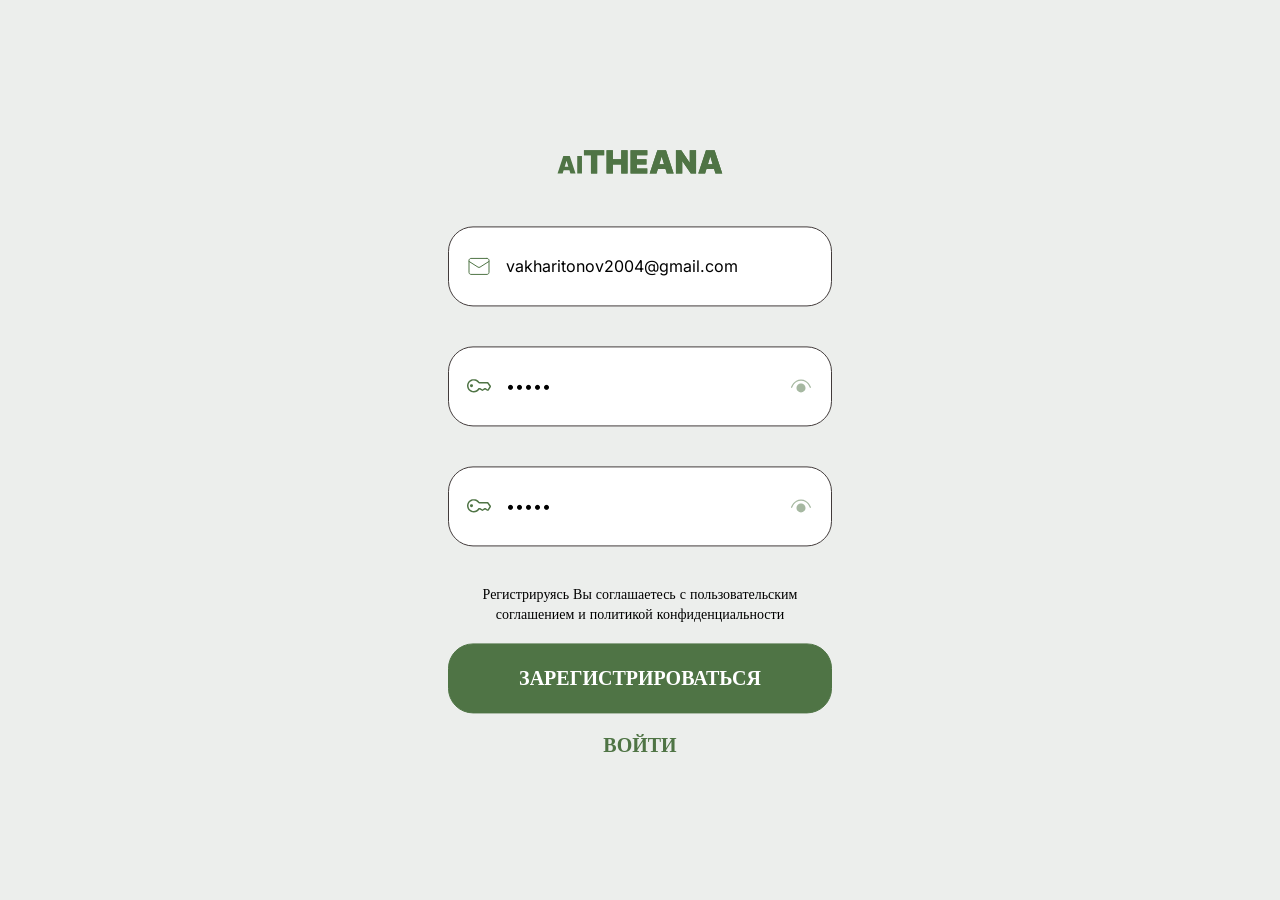
==== commit 786ec775: "Recreate auth.html, but some problems with focus in entering code" ====
--- a/auth.html
+++ b/auth.html
@@ -11,66 +11,77 @@
     <main class="auth">
         <section class="form">
             <div class="container">                
-                <form class="form__auth">
-                    <svg class="logo__auth" viewBox="0 0 167 39" xmlns="http://www.w3.org/2000/svg" xmlns:xlink="http://www.w3.org/1999/xlink" width="167.000000" height="39.000000" fill="none" customFrame="#000000">
-                        <path id="AITHEANA" d="M5.65909 31.1364L0.545455 31.1364L6.30682 13.6818L12.7841 13.6818L18.5455 31.1364L13.4318 31.1364L9.61364 18.4886L9.47727 18.4886L5.65909 31.1364ZM4.70455 24.25L14.3182 24.25L14.3182 27.7955L4.70455 27.7955L4.70455 24.25ZM24.9652 13.6818L24.9652 31.1364L20.2266 31.1364L20.2266 13.6818L24.9652 13.6818Z" fill="rgb(78.7711,115.731,68.5482)" fill-rule="nonzero" />
-                        <path id="AITHEANA" d="M26.9496 12.9545L26.9496 7.86364L47.1768 7.86364L47.1768 12.9545L40.1768 12.9545L40.1768 31.1364L33.9496 31.1364L33.9496 12.9545L26.9496 12.9545ZM49.5547 31.1364L49.5547 7.86364L55.8729 7.86364L55.8729 16.9545L64.2365 16.9545L64.2365 7.86364L70.5547 7.86364L70.5547 31.1364L64.2365 31.1364L64.2365 22.0455L55.8729 22.0455L55.8729 31.1364L49.5547 31.1364ZM73.5547 31.1364L73.5547 7.86364L90.3274 7.86364L90.3274 12.9545L79.8729 12.9545L79.8729 16.9545L89.4638 16.9545L89.4638 22.0455L79.8729 22.0455L79.8729 26.0455L90.282 26.0455L90.282 31.1364L73.5547 31.1364ZM99.5064 31.1364L92.6882 31.1364L100.37 7.86364L109.006 7.86364L116.688 31.1364L109.87 31.1364L104.779 14.2727L104.597 14.2727L99.5064 31.1364ZM98.2337 21.9545L111.052 21.9545L111.052 26.6818L98.2337 26.6818L98.2337 21.9545ZM139.066 7.86364L139.066 31.1364L133.793 31.1364L125.384 18.9091L125.248 18.9091L125.248 31.1364L118.93 31.1364L118.93 7.86364L124.293 7.86364L132.566 20.0455L132.748 20.0455L132.748 7.86364L139.066 7.86364ZM148.1 31.1364L141.282 31.1364L148.964 7.86364L157.6 7.86364L165.282 31.1364L158.464 31.1364L153.373 14.2727L153.191 14.2727L148.1 31.1364ZM146.827 21.9545L159.646 21.9545L159.646 26.6818L146.827 26.6818L146.827 21.9545Z" fill="rgb(78.7711,115.731,68.5482)" fill-rule="nonzero" />
-                        <path id="AITHEANA" d="M26.9496 12.9545L26.9496 7.86364L47.1768 7.86364L47.1768 12.9545L40.1768 12.9545L40.1768 31.1364L33.9496 31.1364L33.9496 12.9545L26.9496 12.9545ZM49.5547 31.1364L49.5547 7.86364L55.8729 7.86364L55.8729 16.9545L64.2365 16.9545L64.2365 7.86364L70.5547 7.86364L70.5547 31.1364L64.2365 31.1364L64.2365 22.0455L55.8729 22.0455L55.8729 31.1364L49.5547 31.1364ZM73.5547 31.1364L73.5547 7.86364L90.3274 7.86364L90.3274 12.9545L79.8729 12.9545L79.8729 16.9545L89.4638 16.9545L89.4638 22.0455L79.8729 22.0455L79.8729 26.0455L90.282 26.0455L90.282 31.1364L73.5547 31.1364ZM99.5064 31.1364L92.6882 31.1364L100.37 7.86364L109.006 7.86364L116.688 31.1364L109.87 31.1364L104.779 14.2727L104.597 14.2727L99.5064 31.1364ZM98.2337 21.9545L111.052 21.9545L111.052 26.6818L98.2337 26.6818L98.2337 21.9545ZM139.066 7.86364L139.066 31.1364L133.793 31.1364L125.384 18.9091L125.248 18.9091L125.248 31.1364L118.93 31.1364L118.93 7.86364L124.293 7.86364L132.566 20.0455L132.748 20.0455L132.748 7.86364L139.066 7.86364ZM148.1 31.1364L141.282 31.1364L148.964 7.86364L157.6 7.86364L165.282 31.1364L158.464 31.1364L153.373 14.2727L153.191 14.2727L148.1 31.1364ZM146.827 21.9545L159.646 21.9545L159.646 26.6818L146.827 26.6818L146.827 21.9545Z" fill="rgb(78.7711,115.731,68.5482)" fill-rule="nonzero" />
-                    </svg>
-                    <div class="input__auth">
-                        <svg class="input__data-email-svg" viewBox="0 0 24 24" xmlns="http://www.w3.org/2000/svg" xmlns:xlink="http://www.w3.org/1999/xlink" width="24.000000" height="24.000000" fill="none">
+                <form class="form__auth" novalidate>
+                    <div class="form__auth-logo">
+                        <svg class="form__auth-logo-svg" viewBox="0 0 167 39" xmlns="http://www.w3.org/2000/svg" xmlns:xlink="http://www.w3.org/1999/xlink" width="167.000000" height="39.000000" fill="none" customFrame="#000000">
+                            <path id="AITHEANA" d="M5.65909 31.1364L0.545455 31.1364L6.30682 13.6818L12.7841 13.6818L18.5455 31.1364L13.4318 31.1364L9.61364 18.4886L9.47727 18.4886L5.65909 31.1364ZM4.70455 24.25L14.3182 24.25L14.3182 27.7955L4.70455 27.7955L4.70455 24.25ZM24.9652 13.6818L24.9652 31.1364L20.2266 31.1364L20.2266 13.6818L24.9652 13.6818Z" fill="rgb(78.7711,115.731,68.5482)" fill-rule="nonzero" />
+                            <path id="AITHEANA" d="M26.9496 12.9545L26.9496 7.86364L47.1768 7.86364L47.1768 12.9545L40.1768 12.9545L40.1768 31.1364L33.9496 31.1364L33.9496 12.9545L26.9496 12.9545ZM49.5547 31.1364L49.5547 7.86364L55.8729 7.86364L55.8729 16.9545L64.2365 16.9545L64.2365 7.86364L70.5547 7.86364L70.5547 31.1364L64.2365 31.1364L64.2365 22.0455L55.8729 22.0455L55.8729 31.1364L49.5547 31.1364ZM73.5547 31.1364L73.5547 7.86364L90.3274 7.86364L90.3274 12.9545L79.8729 12.9545L79.8729 16.9545L89.4638 16.9545L89.4638 22.0455L79.8729 22.0455L79.8729 26.0455L90.282 26.0455L90.282 31.1364L73.5547 31.1364ZM99.5064 31.1364L92.6882 31.1364L100.37 7.86364L109.006 7.86364L116.688 31.1364L109.87 31.1364L104.779 14.2727L104.597 14.2727L99.5064 31.1364ZM98.2337 21.9545L111.052 21.9545L111.052 26.6818L98.2337 26.6818L98.2337 21.9545ZM139.066 7.86364L139.066 31.1364L133.793 31.1364L125.384 18.9091L125.248 18.9091L125.248 31.1364L118.93 31.1364L118.93 7.86364L124.293 7.86364L132.566 20.0455L132.748 20.0455L132.748 7.86364L139.066 7.86364ZM148.1 31.1364L141.282 31.1364L148.964 7.86364L157.6 7.86364L165.282 31.1364L158.464 31.1364L153.373 14.2727L153.191 14.2727L148.1 31.1364ZM146.827 21.9545L159.646 21.9545L159.646 26.6818L146.827 26.6818L146.827 21.9545Z" fill="rgb(78.7711,115.731,68.5482)" fill-rule="nonzero" />
+                            <path id="AITHEANA" d="M26.9496 12.9545L26.9496 7.86364L47.1768 7.86364L47.1768 12.9545L40.1768 12.9545L40.1768 31.1364L33.9496 31.1364L33.9496 12.9545L26.9496 12.9545ZM49.5547 31.1364L49.5547 7.86364L55.8729 7.86364L55.8729 16.9545L64.2365 16.9545L64.2365 7.86364L70.5547 7.86364L70.5547 31.1364L64.2365 31.1364L64.2365 22.0455L55.8729 22.0455L55.8729 31.1364L49.5547 31.1364ZM73.5547 31.1364L73.5547 7.86364L90.3274 7.86364L90.3274 12.9545L79.8729 12.9545L79.8729 16.9545L89.4638 16.9545L89.4638 22.0455L79.8729 22.0455L79.8729 26.0455L90.282 26.0455L90.282 31.1364L73.5547 31.1364ZM99.5064 31.1364L92.6882 31.1364L100.37 7.86364L109.006 7.86364L116.688 31.1364L109.87 31.1364L104.779 14.2727L104.597 14.2727L99.5064 31.1364ZM98.2337 21.9545L111.052 21.9545L111.052 26.6818L98.2337 26.6818L98.2337 21.9545ZM139.066 7.86364L139.066 31.1364L133.793 31.1364L125.384 18.9091L125.248 18.9091L125.248 31.1364L118.93 31.1364L118.93 7.86364L124.293 7.86364L132.566 20.0455L132.748 20.0455L132.748 7.86364L139.066 7.86364ZM148.1 31.1364L141.282 31.1364L148.964 7.86364L157.6 7.86364L165.282 31.1364L158.464 31.1364L153.373 14.2727L153.191 14.2727L148.1 31.1364ZM146.827 21.9545L159.646 21.9545L159.646 26.6818L146.827 26.6818L146.827 21.9545Z" fill="rgb(78.7711,115.731,68.5482)" fill-rule="nonzero" />
+                        </svg>
+                    </div>
+                    <div class="input__auth input__email-area">
+                        <svg class="input__data-type-svg" viewBox="0 0 24 24" xmlns="http://www.w3.org/2000/svg" xmlns:xlink="http://www.w3.org/1999/xlink" width="24.000000" height="24.000000" fill="none">
                             <rect id="lucide:mail" width="24.000000" height="24.000000" x="0.000000" y="0.000000" fill="rgb(255,255,255)" fill-opacity="0" />
                             <g id="Group">
                                 <path id="Vector" d="M22 7L13.009 12.727C12.7039 12.9042 12.3573 12.9976 12.0045 12.9976C11.6517 12.9976 11.3051 12.9042 11 12.727L2 7" fill-rule="nonzero" stroke="rgb(79,116,69)" stroke-linecap="round" stroke-linejoin="round" stroke-width="1" />
                                 <path id="Vector" d="M20 4C21.1046 4 22 4.89543 22 6L22 18C22 19.1046 21.1046 20 20 20L4 20C2.89543 20 2 19.1046 2 18L2 6C2 4.89543 2.89543 4 4 4L20 4Z" stroke="rgb(79,116,69)" stroke-linecap="round" stroke-linejoin="round" stroke-width="1" />
                             </g>
                         </svg>
-                        <input class="input__data-email" id="email" name="email" placeholder="Введите почту">
+                        <input class="input__email input__auth-text" type="email" id="email" name="email" placeholder="Введите почту" autocomplete="current-password"  required value="vakharitonov2004@gmail.com">
                     </div>
                     
-                    <div class="input__auth">
-                        <svg class="input__data-email-svg" viewBox="0 0 24 24" xmlns="http://www.w3.org/2000/svg" xmlns:xlink="http://www.w3.org/1999/xlink" width="24.000000" height="24.000000" fill="none">
+                    <div class="input__auth input__password-area input__password-area-first">
+                        <svg class="input__data-type-svg" viewBox="0 0 24 24" xmlns="http://www.w3.org/2000/svg" xmlns:xlink="http://www.w3.org/1999/xlink" width="24.000000" height="24.000000" fill="none">
                             <rect id="qlementine-icons:password-16" width="24.000000" height="24.000000" x="0.000000" y="0.000000" fill="rgb(255,255,255)" fill-opacity="0" />
                             <path id="Vector" d="M4.5 12.75C4.89782 12.75 5.27936 12.592 5.56066 12.3107C5.84196 12.0294 6 11.6478 6 11.25C6 10.8522 5.84196 10.4706 5.56066 10.1893C5.27936 9.90804 4.89782 9.75 4.5 9.75C4.10218 9.75 3.72064 9.90804 3.43934 10.1893C3.15804 10.4706 3 10.8522 3 11.25C3 11.6478 3.15804 12.0294 3.43934 12.3107C3.72064 12.592 4.10218 12.75 4.5 12.75Z" fill="rgb(79,116,69)" fill-rule="nonzero" />
                             <path id="Vector" d="M6.74999 4.5C9.08999 4.5 11.16 5.691 12.375 7.5L20.265 7.5C20.5008 7.49992 20.7333 7.55543 20.9436 7.66203C21.1539 7.76862 21.3361 7.9233 21.4755 8.1135L23.7105 11.1735C23.8908 11.4172 23.9921 11.7102 24.001 12.0132C24.0098 12.3162 23.9257 12.6147 23.76 12.8685L21.87 15.7935C21.7609 15.9626 21.6188 16.1079 21.4523 16.2208C21.2857 16.3337 21.098 16.4118 20.9006 16.4505C20.7031 16.4891 20.4999 16.4875 20.303 16.4458C20.1062 16.404 19.9198 16.323 19.755 16.2075L18.03 15L16.245 16.218C15.9954 16.3889 15.7 16.4804 15.3975 16.4804C15.095 16.4804 14.7996 16.3889 14.55 16.218L12.765 15L12.378 15C11.166 16.815 9.10799 18 6.75299 18C4.96278 18 3.24589 17.2888 1.98002 16.023C0.71415 14.7571 0.00299072 13.0402 0.00299072 11.25C0.00299072 9.45979 0.71415 7.7429 1.98002 6.47703C3.24589 5.21116 4.96278 4.5 6.75299 4.5L6.74999 4.5ZM12.375 13.5C12.1282 13.4998 11.8852 13.5605 11.6676 13.6766C11.4499 13.7928 11.2642 13.9609 11.127 14.166C10.182 15.576 8.57699 16.506 6.76199 16.506C3.86699 16.506 1.51199 14.151 1.51199 11.256C1.51199 8.361 3.86699 6.006 6.76199 6.006C8.57699 6.006 10.182 6.93 11.127 8.346C11.406 8.7615 11.874 9.012 12.375 9.012L20.265 9.012L22.5 12.072L20.61 14.997L18.885 13.7895C18.6347 13.6142 18.3368 13.5196 18.0312 13.5182C17.7256 13.5169 17.4268 13.6089 17.175 13.782L15.39 15L13.605 13.782C13.355 13.6108 13.059 13.5192 12.756 13.5195L12.369 13.5195L12.375 13.5Z" fill="rgb(79,116,69)" fill-rule="evenodd" />
                         </svg>
-                        <input class="input-password" id="password-first" name="password-first" placeholder="Введите пароль">
+                        <input class="input__password input__auth-text" id="password-first" name="passwordFirst" type="password" placeholder="Введите пароль" autocomplete="current-password" required value="index">
+                        <a href="#" class="input__password-show" data-password="first">
+                            <svg class="input__password-show-svg" id="passsword-first-show" viewBox="0 0 24 24" xmlns="http://www.w3.org/2000/svg" xmlns:xlink="http://www.w3.org/1999/xlink" width="24.000000" height="24.000000" fill="none">
+                                <rect id="fluent:eye-48-filled" width="24.000000" height="24.000000" x="0.000000" y="0.000000" fill="rgb(255,255,255)" fill-opacity="0" />
+                                <path id="Vector" d="M20.78 13.065C20.8305 13.2227 20.9415 13.354 21.0887 13.4299C21.2359 13.5059 21.4072 13.5203 21.565 13.47C21.89 13.365 22.075 13.015 21.97 12.685L21.9695 12.6835C21.925 12.55 19.4205 5 11.9995 5C4.58003 5 2.07503 12.55 2.03103 12.684L2.03053 12.685C1.92553 13.015 2.10553 13.365 2.43553 13.47C2.76553 13.575 3.11553 13.395 3.22053 13.065C3.31003 12.785 5.47503 6.25 12 6.25C18.525 6.25 20.69 12.785 20.78 13.065ZM12 18C13.1935 18 14.3381 17.5259 15.182 16.682C16.0259 15.8381 16.5 14.6935 16.5 13.5C16.5 12.3065 16.0259 11.1619 15.182 10.318C14.3381 9.47411 13.1935 9 12 9C10.8066 9 9.66196 9.47411 8.81805 10.318C7.97413 11.1619 7.50003 12.3065 7.50003 13.5C7.50003 14.6935 7.97413 15.8381 8.81805 16.682C9.66196 17.5259 10.8066 18 12 18Z" fill="rgb(79,116,69)" fill-rule="nonzero" />
+                            </svg>
+                        </a>
                     </div>
 
+                    <div class="input__auth input__password-area input__password-area-second">
+                        <svg class="input__data-type-svg" viewBox="0 0 24 24" xmlns="http://www.w3.org/2000/svg" xmlns:xlink="http://www.w3.org/1999/xlink" width="24.000000" height="24.000000" fill="none">
+                            <rect id="qlementine-icons:password-16" width="24.000000" height="24.000000" x="0.000000" y="0.000000" fill="rgb(255,255,255)" fill-opacity="0" />
+                            <path id="Vector" d="M4.5 12.75C4.89782 12.75 5.27936 12.592 5.56066 12.3107C5.84196 12.0294 6 11.6478 6 11.25C6 10.8522 5.84196 10.4706 5.56066 10.1893C5.27936 9.90804 4.89782 9.75 4.5 9.75C4.10218 9.75 3.72064 9.90804 3.43934 10.1893C3.15804 10.4706 3 10.8522 3 11.25C3 11.6478 3.15804 12.0294 3.43934 12.3107C3.72064 12.592 4.10218 12.75 4.5 12.75Z" fill="rgb(79,116,69)" fill-rule="nonzero" />
+                            <path id="Vector" d="M6.74999 4.5C9.08999 4.5 11.16 5.691 12.375 7.5L20.265 7.5C20.5008 7.49992 20.7333 7.55543 20.9436 7.66203C21.1539 7.76862 21.3361 7.9233 21.4755 8.1135L23.7105 11.1735C23.8908 11.4172 23.9921 11.7102 24.001 12.0132C24.0098 12.3162 23.9257 12.6147 23.76 12.8685L21.87 15.7935C21.7609 15.9626 21.6188 16.1079 21.4523 16.2208C21.2857 16.3337 21.098 16.4118 20.9006 16.4505C20.7031 16.4891 20.4999 16.4875 20.303 16.4458C20.1062 16.404 19.9198 16.323 19.755 16.2075L18.03 15L16.245 16.218C15.9954 16.3889 15.7 16.4804 15.3975 16.4804C15.095 16.4804 14.7996 16.3889 14.55 16.218L12.765 15L12.378 15C11.166 16.815 9.10799 18 6.75299 18C4.96278 18 3.24589 17.2888 1.98002 16.023C0.71415 14.7571 0.00299072 13.0402 0.00299072 11.25C0.00299072 9.45979 0.71415 7.7429 1.98002 6.47703C3.24589 5.21116 4.96278 4.5 6.75299 4.5L6.74999 4.5ZM12.375 13.5C12.1282 13.4998 11.8852 13.5605 11.6676 13.6766C11.4499 13.7928 11.2642 13.9609 11.127 14.166C10.182 15.576 8.57699 16.506 6.76199 16.506C3.86699 16.506 1.51199 14.151 1.51199 11.256C1.51199 8.361 3.86699 6.006 6.76199 6.006C8.57699 6.006 10.182 6.93 11.127 8.346C11.406 8.7615 11.874 9.012 12.375 9.012L20.265 9.012L22.5 12.072L20.61 14.997L18.885 13.7895C18.6347 13.6142 18.3368 13.5196 18.0312 13.5182C17.7256 13.5169 17.4268 13.6089 17.175 13.782L15.39 15L13.605 13.782C13.355 13.6108 13.059 13.5192 12.756 13.5195L12.369 13.5195L12.375 13.5Z" fill="rgb(79,116,69)" fill-rule="evenodd" />
+                        </svg>
+                        <input class="input__password input__auth-text" id="password-second" name="passwordSecond" type="password" placeholder="Повторите пароль" autocomplete="current-password" required value="index">
+                        <a href="#" class="input__password-show" data-password="second">
+                            <svg class="input__password-show-svg" id="password-second-show" viewBox="0 0 24 24" xmlns="http://www.w3.org/2000/svg" xmlns:xlink="http://www.w3.org/1999/xlink" width="24.000000" height="24.000000" fill="none">
+                                <rect id="fluent:eye-48-filled" width="24.000000" height="24.000000" x="0.000000" y="0.000000" fill="rgb(255,255,255)" fill-opacity="0" />
+                                <path id="Vector" d="M20.78 13.065C20.8305 13.2227 20.9415 13.354 21.0887 13.4299C21.2359 13.5059 21.4072 13.5203 21.565 13.47C21.89 13.365 22.075 13.015 21.97 12.685L21.9695 12.6835C21.925 12.55 19.4205 5 11.9995 5C4.58003 5 2.07503 12.55 2.03103 12.684L2.03053 12.685C1.92553 13.015 2.10553 13.365 2.43553 13.47C2.76553 13.575 3.11553 13.395 3.22053 13.065C3.31003 12.785 5.47503 6.25 12 6.25C18.525 6.25 20.69 12.785 20.78 13.065ZM12 18C13.1935 18 14.3381 17.5259 15.182 16.682C16.0259 15.8381 16.5 14.6935 16.5 13.5C16.5 12.3065 16.0259 11.1619 15.182 10.318C14.3381 9.47411 13.1935 9 12 9C10.8066 9 9.66196 9.47411 8.81805 10.318C7.97413 11.1619 7.50003 12.3065 7.50003 13.5C7.50003 14.6935 7.97413 15.8381 8.81805 16.682C9.66196 17.5259 10.8066 18 12 18Z" fill="rgb(79,116,69)" fill-rule="nonzero" />
+                            </svg>
+                        </a>
+                    </div>
+                    <span class="form__auth-error">...</span>
                     <span class="form__auth-text">
                         Регистрируясь Вы соглашаетесь с пользовательским соглашением и политикой конфиденциальности
                     </span>
 
-                    <button class="form__auth-in">Зарегистрироваться</button>
-                    <button class="form__auth-login">Войти</button>
-
+                    <button class="form__auth-in" type="submit">Зарегистрироваться</button>
+                    <button class="form__auth-login" type="button">Войти</button>
                 </form>
 
-
-
-                <!-- <form class="form__auth">
-                    <div class="form__auth-item">
-                        <label>Почта</label>
-                        <input class="form__auth-input" name="email" type="email"  value="vakharitonov2004@gmail.com" required>
+                <form class="form__code hidden" novalidate tabindex="-1">
+                    <div class="form__auth-logo">
+                        <svg class="form__auth-logo-svg" viewBox="0 0 167 39" xmlns="http://www.w3.org/2000/svg" xmlns:xlink="http://www.w3.org/1999/xlink" width="167.000000" height="39.000000" fill="none" customFrame="#000000">
+                            <path id="AITHEANA" d="M5.65909 31.1364L0.545455 31.1364L6.30682 13.6818L12.7841 13.6818L18.5455 31.1364L13.4318 31.1364L9.61364 18.4886L9.47727 18.4886L5.65909 31.1364ZM4.70455 24.25L14.3182 24.25L14.3182 27.7955L4.70455 27.7955L4.70455 24.25ZM24.9652 13.6818L24.9652 31.1364L20.2266 31.1364L20.2266 13.6818L24.9652 13.6818Z" fill="rgb(78.7711,115.731,68.5482)" fill-rule="nonzero" />
+                            <path id="AITHEANA" d="M26.9496 12.9545L26.9496 7.86364L47.1768 7.86364L47.1768 12.9545L40.1768 12.9545L40.1768 31.1364L33.9496 31.1364L33.9496 12.9545L26.9496 12.9545ZM49.5547 31.1364L49.5547 7.86364L55.8729 7.86364L55.8729 16.9545L64.2365 16.9545L64.2365 7.86364L70.5547 7.86364L70.5547 31.1364L64.2365 31.1364L64.2365 22.0455L55.8729 22.0455L55.8729 31.1364L49.5547 31.1364ZM73.5547 31.1364L73.5547 7.86364L90.3274 7.86364L90.3274 12.9545L79.8729 12.9545L79.8729 16.9545L89.4638 16.9545L89.4638 22.0455L79.8729 22.0455L79.8729 26.0455L90.282 26.0455L90.282 31.1364L73.5547 31.1364ZM99.5064 31.1364L92.6882 31.1364L100.37 7.86364L109.006 7.86364L116.688 31.1364L109.87 31.1364L104.779 14.2727L104.597 14.2727L99.5064 31.1364ZM98.2337 21.9545L111.052 21.9545L111.052 26.6818L98.2337 26.6818L98.2337 21.9545ZM139.066 7.86364L139.066 31.1364L133.793 31.1364L125.384 18.9091L125.248 18.9091L125.248 31.1364L118.93 31.1364L118.93 7.86364L124.293 7.86364L132.566 20.0455L132.748 20.0455L132.748 7.86364L139.066 7.86364ZM148.1 31.1364L141.282 31.1364L148.964 7.86364L157.6 7.86364L165.282 31.1364L158.464 31.1364L153.373 14.2727L153.191 14.2727L148.1 31.1364ZM146.827 21.9545L159.646 21.9545L159.646 26.6818L146.827 26.6818L146.827 21.9545Z" fill="rgb(78.7711,115.731,68.5482)" fill-rule="nonzero" />
+                            <path id="AITHEANA" d="M26.9496 12.9545L26.9496 7.86364L47.1768 7.86364L47.1768 12.9545L40.1768 12.9545L40.1768 31.1364L33.9496 31.1364L33.9496 12.9545L26.9496 12.9545ZM49.5547 31.1364L49.5547 7.86364L55.8729 7.86364L55.8729 16.9545L64.2365 16.9545L64.2365 7.86364L70.5547 7.86364L70.5547 31.1364L64.2365 31.1364L64.2365 22.0455L55.8729 22.0455L55.8729 31.1364L49.5547 31.1364ZM73.5547 31.1364L73.5547 7.86364L90.3274 7.86364L90.3274 12.9545L79.8729 12.9545L79.8729 16.9545L89.4638 16.9545L89.4638 22.0455L79.8729 22.0455L79.8729 26.0455L90.282 26.0455L90.282 31.1364L73.5547 31.1364ZM99.5064 31.1364L92.6882 31.1364L100.37 7.86364L109.006 7.86364L116.688 31.1364L109.87 31.1364L104.779 14.2727L104.597 14.2727L99.5064 31.1364ZM98.2337 21.9545L111.052 21.9545L111.052 26.6818L98.2337 26.6818L98.2337 21.9545ZM139.066 7.86364L139.066 31.1364L133.793 31.1364L125.384 18.9091L125.248 18.9091L125.248 31.1364L118.93 31.1364L118.93 7.86364L124.293 7.86364L132.566 20.0455L132.748 20.0455L132.748 7.86364L139.066 7.86364ZM148.1 31.1364L141.282 31.1364L148.964 7.86364L157.6 7.86364L165.282 31.1364L158.464 31.1364L153.373 14.2727L153.191 14.2727L148.1 31.1364ZM146.827 21.9545L159.646 21.9545L159.646 26.6818L146.827 26.6818L146.827 21.9545Z" fill="rgb(78.7711,115.731,68.5482)" fill-rule="nonzero" />
+                        </svg>
                     </div>
-                    <div class="form__auth-item">
-                        <label>Пароль</label>
-                        <input class="form__auth-input" name="password" type="password" value="index3" required>
+                    <span class="form__code-text">Введите проверочный код</span>
+                    <div class="input__auth input__code-area">
+                        <input class="input__code-text" type="text" id="code" name="enteredCode" placeholder="XXXXXX" inputmode="numeric" pattern="[0-9\-]*" required>
                     </div>
-                    <button class="form__auth-btn open-confirm" type="submit">
-                        Зарегистрироваться
-                    </button>
-                    <button class="form__auth-login" type="button">
-                        У меня есть аккаунт
-                    </button>
-                    <span class="form__auth-error hidden"> Почта уже зарегистрирована!</span>
-                </form> -->
-                <form class="form__code hidden">
-                    <h3 class="form__code-title">Подтверждение кода</h3>
-                    <input class="form__code-input" type="text" name="enteredCode" placeholder="Введите код"
-                     minlength="6" maxlength="6" required>
-                    <button class="form__code-btn" type="submit"> Проверить</button>
-                    <span class="form__code-error hidden"> Неправильный код!</span>
+                    <span class="form__code-error">...</span>
+                    <!-- <button class="form__code-in" type="submit">Войти</button> -->
                 </form>
             </div>
         </section>
--- a/css/styles.css
+++ b/css/styles.css
@@ -46,6 +46,26 @@
 textarea {
     resize: none;
 }
+
+input {
+    border: none;
+    font-family: 'Inter';
+    font-size: 16px;
+}
+
+input::placeholder {
+    font-size: 20px;
+    font-family: 'Inter';
+}
+
+input:focus {
+    outline: none;
+}
+
+/* input[type="password"] {
+    color: rgba(79, 116, 69, 1);
+    font-weight: 900;
+} */
 
 body {
     min-height: 100vh;
@@ -56,6 +76,7 @@
     font-size: 20px;
     font-style: normal;
     background-color:rgba(236, 238, 236, 1);
+    transition: all 0.3s linear;
 
 }
 
@@ -70,74 +91,209 @@
     display: flex;
     flex-direction: column;
     position: fixed;
-    width: 400px;
     top: 50%;
     left: 50%;
     transform: translate(-50%, -50%);
-    border: 3px solid;
-    border-image: linear-gradient(180.00deg, rgba(187.75599670410156, 16.17656707763672, 215.6875, 1),rgba(79.9000473022461, 0, 249.6875, 0.93) 100%) 1;
-    padding: 20px;
-    border-radius: 50%;
-    width: 300px;    
-}
-
-
-
-.form__auth-item {
+    width: 30%;
+}
+
+
+.form__auth-logo {
+    display: flex;
+    justify-content: center;
+    align-items: center;
+    margin-bottom: 45px;
+} 
+
+.input__auth {
+    display: flex;
+    justify-content: center;
+    align-items: center;
+    min-height: 80px;
+    min-width: 100%;
+    margin: 0 auto 40px auto;
+    border-radius: 25px;
+    background: rgba(255, 255, 255, 1);
+    /* width: 100%; */
+    border: 1px solid rgba(66, 59, 59, 1);
+    gap: 10px;
+    /* font-size: 20px; */
+}
+
+.input__auth:nth-child(4){
+    margin-bottom: 5px;
+}
+
+.input__auth:hover{
+    box-shadow: 0px 2px 4px 0px rgba(0, 0, 0, 0.25);
+}
+
+.input__auth:focus-within{
+    border: 2px solid rgba(79, 116, 69, 1);
+}
+
+
+/* .input__auth input {
+    width: 70%;
+    height: 50%;
+    position: relative;
+} */
+.input__data-type-svg {
+    position: absolute;
+    left: 5%;
+}
+
+.input__auth-text {
+    position: absolute;
+    left: 15%;
+    width: 70%
+}
+
+.input__password-show-svg {
+    position: absolute;
+    right: 5%;
+}
+
+
+.input__password-show {
+    display: flex;
+    justify-content: center;
+    align-items: center;
+}
+
+.input__password-show-svg{
+    opacity: 0.5
+}
+
+.input__password-show-svg.active{
+    opacity: 1
+}
+
+.form__auth-error {
+    opacity: 0;
+    color: rgba(255, 36, 0, 1);
+    font-size: 20px;
+    text-align: center;
+    margin-bottom: 5px;
+}
+
+.form__auth-error.active {
+    opacity: 1;
+}
+
+.form__auth-text {
+    font-size: 14px;
+    text-align: center;
+    margin-bottom: 20px;
+}
+
+.form__auth-in {
+    border: 1px solid rgba(79, 116, 69, 1);
+    border-radius: 25px;
+    background: rgba(79, 116, 69, 1);
+    height: 70px;
+    color: rgba(255, 255, 255, 1);
+    font-weight: 700;
+    text-transform: uppercase;
+    margin-bottom: 20px;
+    
+}
+
+.form__auth-in:hover {
+    background: rgba(71, 143, 52, 1);
+    box-shadow: 0px 2px 4px 0px rgba(0, 0, 0, 0.25);
+}
+
+
+.form__auth-login {
+    color: rgba(79, 116, 69, 1);
+    font-weight: 900;
+    text-transform: uppercase;
+    width: 80px;
+    display: flex;
+    justify-content: center;
+    margin: 0 auto;
+}
+
+.input__auth-error {
+    border: 2px solid rgba(255, 36, 0, 1);
+}
+
+
+.input__code-area {
+    margin-bottom: 5px;
+}
+
+.form__code {
     display: flex;
     flex-direction: column;
-    margin-bottom: 10px;
-}
-
-
-.form__auth-btn {
-    margin-bottom: 10px;
-    border: 1px solid;
-    border-image: linear-gradient(180.00deg, rgba(187.75599670410156, 16.17656707763672, 215.6875, 1),rgba(79.9000473022461, 0, 249.6875, 0.93) 100%) 1;
-}
-
-.form__auth-error{
-    text-align: center;
-    color: red;
-}
-
-
-.form__code {
-    display: flex;
-    flex-direction: column;
-    position: fixed;
-    justify-content: center;
-    width: 300px;
+    position: fixed;
     top: 50%;
     left: 50%;
     transform: translate(-50%, -50%);
-    border: 3px solid;
-    border-image: linear-gradient(180.00deg, rgba(187.75599670410156, 16.17656707763672, 215.6875, 1),rgba(79.9000473022461, 0, 249.6875, 0.93) 100%) 1;
-    padding: 20px;
-}
-
-.form__code-title {
+    width: 30%;
+}
+
+.form__code-text {
+    text-transform: uppercase;
+    font-weight: 900;
+    color: rgba(79, 116, 69, 1);
+    display: flex;
+    justify-content: center;
+    align-items: center;
+    margin-bottom: 30px;
+    text-align: center;
+}
+
+.input__code-text{
+    /* display: flex */
+    width: 35%;
+    font-size: 32px;
+    /* height: px; */
+    height: 80px;
+    margin-bottom: 5px;
+    /* font-weight: 900; */
+    text-align: center;
+}
+
+.input__code-text::placeholder {
+    /* height: 80px; */
+    text-align: center;
+    font-size: 32px;
+    color: rgba(156, 166, 156, 1)
+}
+
+.form__code-error{
+    opacity: 0;
+    color: rgba(255, 36, 0, 1);
+    font-size: 20px;
+    text-align: center;
+    margin-bottom: 5px;
+}
+
+.form__code-error.active {
+    opacity: 1;
+}
+
+.form__code-in {
+    border: 1px solid rgba(79, 116, 69, 1);
+    border-radius: 25px;
+    background: rgba(79, 116, 69, 1);
+    height: 70px;
+    color: rgba(255, 255, 255, 1);
+    font-weight: 700;
+    text-transform: uppercase;
     margin-bottom: 20px;
-    text-align: center;
-}
-
-.form__code-input {
-    margin-bottom: 10px;
-    padding: 10px;
-
-}
-
-.form__code-btn {
-    background-color: aquamarine;
-    border: 1px solid;
-    border-image: linear-gradient(180.00deg, rgba(187.75599670410156, 16.17656707763672, 215.6875, 1),rgba(79.9000473022461, 0, 249.6875, 0.93) 100%) 1;
-    margin-bottom: 10px;
-}
-
-.form__code-error {
-    text-align: center;
-    color: red;
-}
+}
+
+.form__code-in:hover {
+    box-shadow: 0px 2px 4px 0px rgba(0, 0, 0, 0.25);
+}
+
+.input__code-error {
+    border: 2px solid rgba(255, 36, 0, 1);
+}
+
 
  /*  ---------------------------login.html------------------------------------------ */
 
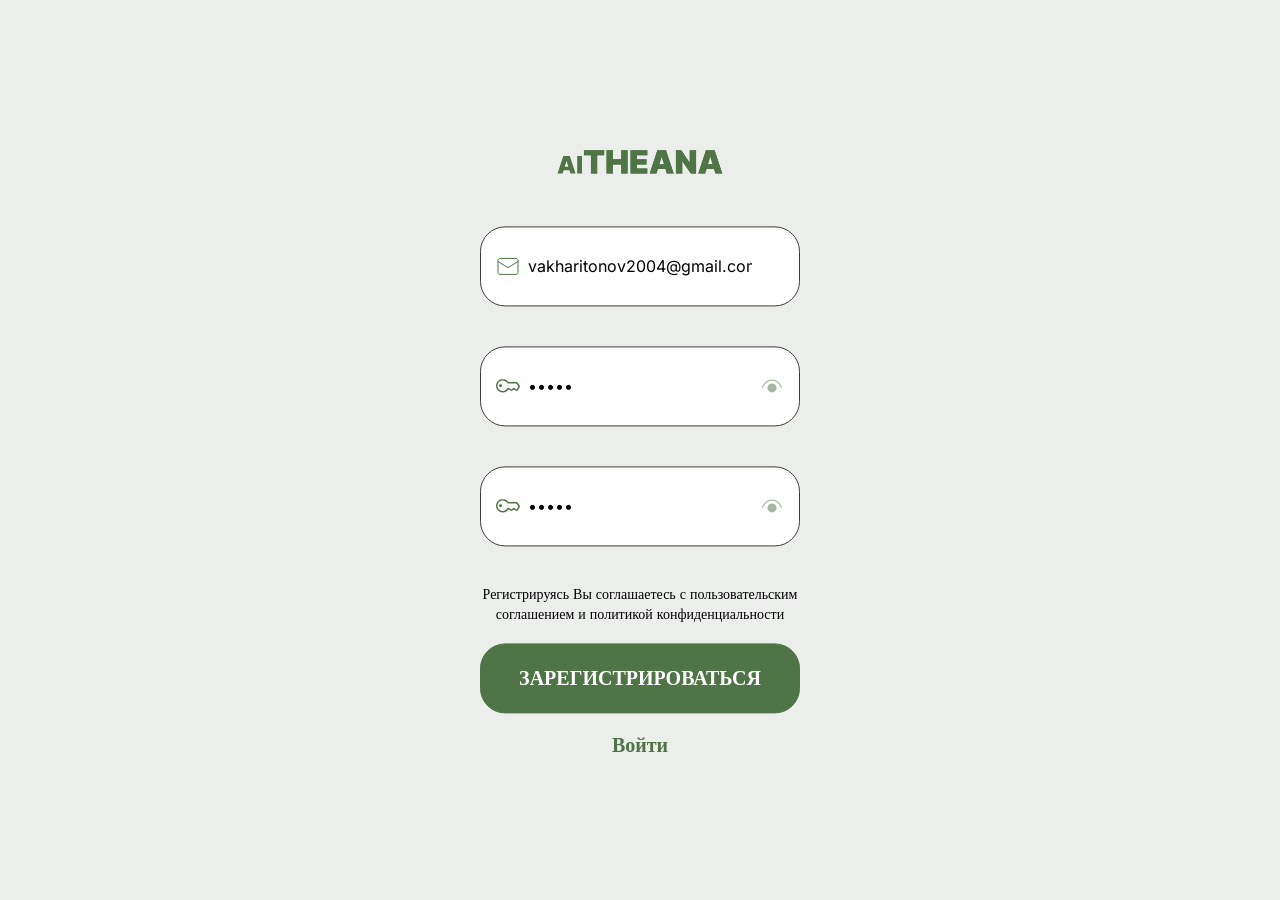
==== commit e42093ae: "Add work of new auth" ====
--- a/auth.html
+++ b/auth.html
@@ -12,7 +12,7 @@
         <section class="form">
             <div class="container">                
                 <form class="form__auth" novalidate>
-                    <div class="form__auth-logo">
+                    <div class="auth-logo">
                         <svg class="form__auth-logo-svg" viewBox="0 0 167 39" xmlns="http://www.w3.org/2000/svg" xmlns:xlink="http://www.w3.org/1999/xlink" width="167.000000" height="39.000000" fill="none" customFrame="#000000">
                             <path id="AITHEANA" d="M5.65909 31.1364L0.545455 31.1364L6.30682 13.6818L12.7841 13.6818L18.5455 31.1364L13.4318 31.1364L9.61364 18.4886L9.47727 18.4886L5.65909 31.1364ZM4.70455 24.25L14.3182 24.25L14.3182 27.7955L4.70455 27.7955L4.70455 24.25ZM24.9652 13.6818L24.9652 31.1364L20.2266 31.1364L20.2266 13.6818L24.9652 13.6818Z" fill="rgb(78.7711,115.731,68.5482)" fill-rule="nonzero" />
                             <path id="AITHEANA" d="M26.9496 12.9545L26.9496 7.86364L47.1768 7.86364L47.1768 12.9545L40.1768 12.9545L40.1768 31.1364L33.9496 31.1364L33.9496 12.9545L26.9496 12.9545ZM49.5547 31.1364L49.5547 7.86364L55.8729 7.86364L55.8729 16.9545L64.2365 16.9545L64.2365 7.86364L70.5547 7.86364L70.5547 31.1364L64.2365 31.1364L64.2365 22.0455L55.8729 22.0455L55.8729 31.1364L49.5547 31.1364ZM73.5547 31.1364L73.5547 7.86364L90.3274 7.86364L90.3274 12.9545L79.8729 12.9545L79.8729 16.9545L89.4638 16.9545L89.4638 22.0455L79.8729 22.0455L79.8729 26.0455L90.282 26.0455L90.282 31.1364L73.5547 31.1364ZM99.5064 31.1364L92.6882 31.1364L100.37 7.86364L109.006 7.86364L116.688 31.1364L109.87 31.1364L104.779 14.2727L104.597 14.2727L99.5064 31.1364ZM98.2337 21.9545L111.052 21.9545L111.052 26.6818L98.2337 26.6818L98.2337 21.9545ZM139.066 7.86364L139.066 31.1364L133.793 31.1364L125.384 18.9091L125.248 18.9091L125.248 31.1364L118.93 31.1364L118.93 7.86364L124.293 7.86364L132.566 20.0455L132.748 20.0455L132.748 7.86364L139.066 7.86364ZM148.1 31.1364L141.282 31.1364L148.964 7.86364L157.6 7.86364L165.282 31.1364L158.464 31.1364L153.373 14.2727L153.191 14.2727L148.1 31.1364ZM146.827 21.9545L159.646 21.9545L159.646 26.6818L146.827 26.6818L146.827 21.9545Z" fill="rgb(78.7711,115.731,68.5482)" fill-rule="nonzero" />
@@ -69,7 +69,7 @@
                 </form>
 
                 <form class="form__code hidden" novalidate tabindex="-1">
-                    <div class="form__auth-logo">
+                    <div class="auth-logo">
                         <svg class="form__auth-logo-svg" viewBox="0 0 167 39" xmlns="http://www.w3.org/2000/svg" xmlns:xlink="http://www.w3.org/1999/xlink" width="167.000000" height="39.000000" fill="none" customFrame="#000000">
                             <path id="AITHEANA" d="M5.65909 31.1364L0.545455 31.1364L6.30682 13.6818L12.7841 13.6818L18.5455 31.1364L13.4318 31.1364L9.61364 18.4886L9.47727 18.4886L5.65909 31.1364ZM4.70455 24.25L14.3182 24.25L14.3182 27.7955L4.70455 27.7955L4.70455 24.25ZM24.9652 13.6818L24.9652 31.1364L20.2266 31.1364L20.2266 13.6818L24.9652 13.6818Z" fill="rgb(78.7711,115.731,68.5482)" fill-rule="nonzero" />
                             <path id="AITHEANA" d="M26.9496 12.9545L26.9496 7.86364L47.1768 7.86364L47.1768 12.9545L40.1768 12.9545L40.1768 31.1364L33.9496 31.1364L33.9496 12.9545L26.9496 12.9545ZM49.5547 31.1364L49.5547 7.86364L55.8729 7.86364L55.8729 16.9545L64.2365 16.9545L64.2365 7.86364L70.5547 7.86364L70.5547 31.1364L64.2365 31.1364L64.2365 22.0455L55.8729 22.0455L55.8729 31.1364L49.5547 31.1364ZM73.5547 31.1364L73.5547 7.86364L90.3274 7.86364L90.3274 12.9545L79.8729 12.9545L79.8729 16.9545L89.4638 16.9545L89.4638 22.0455L79.8729 22.0455L79.8729 26.0455L90.282 26.0455L90.282 31.1364L73.5547 31.1364ZM99.5064 31.1364L92.6882 31.1364L100.37 7.86364L109.006 7.86364L116.688 31.1364L109.87 31.1364L104.779 14.2727L104.597 14.2727L99.5064 31.1364ZM98.2337 21.9545L111.052 21.9545L111.052 26.6818L98.2337 26.6818L98.2337 21.9545ZM139.066 7.86364L139.066 31.1364L133.793 31.1364L125.384 18.9091L125.248 18.9091L125.248 31.1364L118.93 31.1364L118.93 7.86364L124.293 7.86364L132.566 20.0455L132.748 20.0455L132.748 7.86364L139.066 7.86364ZM148.1 31.1364L141.282 31.1364L148.964 7.86364L157.6 7.86364L165.282 31.1364L158.464 31.1364L153.373 14.2727L153.191 14.2727L148.1 31.1364ZM146.827 21.9545L159.646 21.9545L159.646 26.6818L146.827 26.6818L146.827 21.9545Z" fill="rgb(78.7711,115.731,68.5482)" fill-rule="nonzero" />
--- a/css/styles.css
+++ b/css/styles.css
@@ -77,7 +77,6 @@
     font-style: normal;
     background-color:rgba(236, 238, 236, 1);
     transition: all 0.3s linear;
-
 }
 
 .container {
@@ -94,11 +93,11 @@
     top: 50%;
     left: 50%;
     transform: translate(-50%, -50%);
-    width: 30%;
-}
-
-
-.form__auth-logo {
+    width: 25%;
+}
+
+
+.auth-logo {
     display: flex;
     justify-content: center;
     align-items: center;
@@ -208,11 +207,16 @@
 .form__auth-login {
     color: rgba(79, 116, 69, 1);
     font-weight: 900;
-    text-transform: uppercase;
+    /* text-transform: uppercase; */
     width: 80px;
     display: flex;
     justify-content: center;
     margin: 0 auto;
+}
+
+.form__auth-login:hover {
+    background-color: rgba(205, 214, 203, 1);
+    border-radius: 50px;
 }
 
 .input__auth-error {
@@ -231,7 +235,7 @@
     top: 50%;
     left: 50%;
     transform: translate(-50%, -50%);
-    width: 30%;
+    width: 25%;
 }
 
 .form__code-text {
@@ -302,32 +306,62 @@
     flex-direction: column;
     position: fixed;
     justify-content: center;
-    width: 300px;
     top: 50%;
     left: 50%;
+    width: 25%;
     transform: translate(-50%, -50%);
-    border: 3px solid;
-    border-image: linear-gradient(180.00deg, rgba(187.75599670410156, 16.17656707763672, 215.6875, 1),rgba(79.9000473022461, 0, 249.6875, 0.93) 100%) 1;
-    padding: 20px;
  } 
 
- .form__login-item {
-    display: flex;
-    flex-direction: column;
-    margin-bottom: 10px;
- }
-
-.form__login-btn {
-    border: 1px solid;
-    border-image: linear-gradient(180.00deg, rgba(187.75599670410156, 16.17656707763672, 215.6875, 1),rgba(79.9000473022461, 0, 249.6875, 0.93) 100%) 1;
-    margin-bottom: 10px;
-}
-
-.form__login-error {
+.login__password-area{
+    margin-bottom: 5px;
+}
+
+.form__login-error{
     text-align: center;
-    color: red;
-}
-
+    color: rgba(255, 36, 0, 1);
+    font-size: 20px;
+    opacity: 0;
+    margin-bottom: 5px;
+}
+
+.form__login-error.active{
+    opacity: 1;
+}
+
+.form__login-in {
+    border: 1px solid rgba(79, 116, 69, 1);
+    border-radius: 25px;
+    background: rgba(79, 116, 69, 1);
+    height: 70px;
+    color: rgba(255, 255, 255, 1);
+    font-weight: 700;
+    text-transform: uppercase;
+    margin-bottom: 20px;
+}
+
+.form__login-in:hover {
+    background: rgba(71, 143, 52, 1);
+    box-shadow: 0px 2px 4px 0px rgba(0, 0, 0, 0.25);
+}
+
+.form__login-auth {
+    text-align: center;
+    color: rgba(79, 116, 69, 1);
+    font-weight: 900;
+}
+
+.form__login-auth-btn {
+    font-weight: 900;
+
+}
+
+.form__login-auth-btn:hover {
+    text-decoration: underline;
+}
+
+.input__login-error {
+    border: 2px solid rgba(255, 36, 0, 1);
+}
  /*  ---------------------------index.html------------------------------------------ */
 
 /* .nav {
@@ -847,7 +881,7 @@
 
 .storage__items {
     transition: all 0.3s linear;
-    margin-top: 344px;
+    margin-top: 354px;
     /* margin-bottom: 150px; */
     padding: 0px 20px;
     
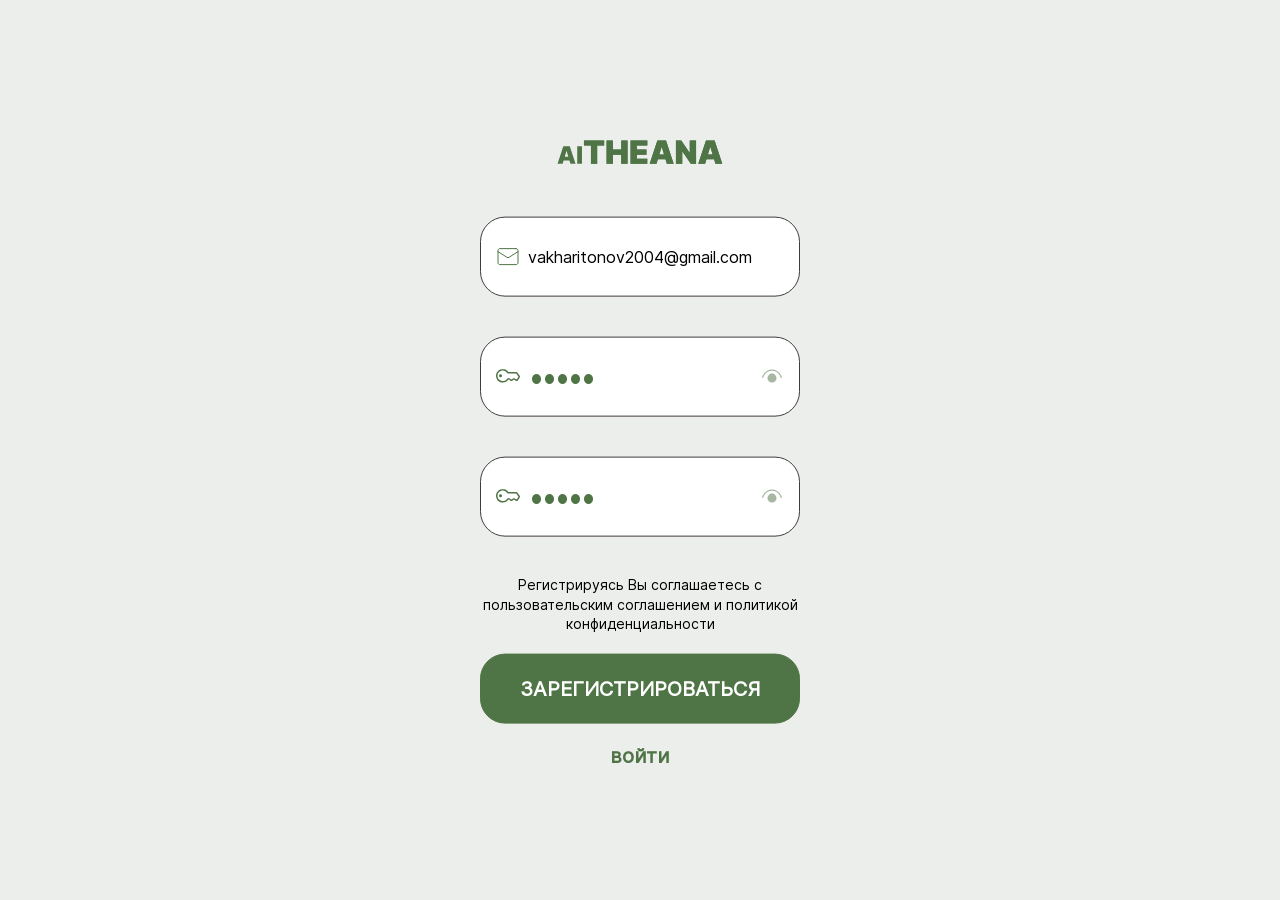
==== commit 14d818da: "Changes with Nikita" ====
--- a/auth.html
+++ b/auth.html
@@ -65,11 +65,11 @@
                     </span>
 
                     <button class="form__auth-in" type="submit">Зарегистрироваться</button>
-                    <button class="form__auth-login" type="button">Войти</button>
+                    <button class="form__auth-login" type="button">войти</button>
                 </form>
 
                 <form class="form__code hidden" novalidate tabindex="-1">
-                    <div class="auth-logo">
+                    <div class="auth-logo-code">
                         <svg class="form__auth-logo-svg" viewBox="0 0 167 39" xmlns="http://www.w3.org/2000/svg" xmlns:xlink="http://www.w3.org/1999/xlink" width="167.000000" height="39.000000" fill="none" customFrame="#000000">
                             <path id="AITHEANA" d="M5.65909 31.1364L0.545455 31.1364L6.30682 13.6818L12.7841 13.6818L18.5455 31.1364L13.4318 31.1364L9.61364 18.4886L9.47727 18.4886L5.65909 31.1364ZM4.70455 24.25L14.3182 24.25L14.3182 27.7955L4.70455 27.7955L4.70455 24.25ZM24.9652 13.6818L24.9652 31.1364L20.2266 31.1364L20.2266 13.6818L24.9652 13.6818Z" fill="rgb(78.7711,115.731,68.5482)" fill-rule="nonzero" />
                             <path id="AITHEANA" d="M26.9496 12.9545L26.9496 7.86364L47.1768 7.86364L47.1768 12.9545L40.1768 12.9545L40.1768 31.1364L33.9496 31.1364L33.9496 12.9545L26.9496 12.9545ZM49.5547 31.1364L49.5547 7.86364L55.8729 7.86364L55.8729 16.9545L64.2365 16.9545L64.2365 7.86364L70.5547 7.86364L70.5547 31.1364L64.2365 31.1364L64.2365 22.0455L55.8729 22.0455L55.8729 31.1364L49.5547 31.1364ZM73.5547 31.1364L73.5547 7.86364L90.3274 7.86364L90.3274 12.9545L79.8729 12.9545L79.8729 16.9545L89.4638 16.9545L89.4638 22.0455L79.8729 22.0455L79.8729 26.0455L90.282 26.0455L90.282 31.1364L73.5547 31.1364ZM99.5064 31.1364L92.6882 31.1364L100.37 7.86364L109.006 7.86364L116.688 31.1364L109.87 31.1364L104.779 14.2727L104.597 14.2727L99.5064 31.1364ZM98.2337 21.9545L111.052 21.9545L111.052 26.6818L98.2337 26.6818L98.2337 21.9545ZM139.066 7.86364L139.066 31.1364L133.793 31.1364L125.384 18.9091L125.248 18.9091L125.248 31.1364L118.93 31.1364L118.93 7.86364L124.293 7.86364L132.566 20.0455L132.748 20.0455L132.748 7.86364L139.066 7.86364ZM148.1 31.1364L141.282 31.1364L148.964 7.86364L157.6 7.86364L165.282 31.1364L158.464 31.1364L153.373 14.2727L153.191 14.2727L148.1 31.1364ZM146.827 21.9545L159.646 21.9545L159.646 26.6818L146.827 26.6818L146.827 21.9545Z" fill="rgb(78.7711,115.731,68.5482)" fill-rule="nonzero" />
--- a/css/styles.css
+++ b/css/styles.css
@@ -1,6 +1,6 @@
 @font-face {
     font-family: 'Inter';
-    src: url('../fonts/Inter.woff2');
+    src: url('../fonts/Inter-Regular.woff2');
     font-style: normal;
     font-weight: 400;
 }
@@ -56,16 +56,20 @@
 input::placeholder {
     font-size: 20px;
     font-family: 'Inter';
+    letter-spacing: 0;
 }
 
 input:focus {
     outline: none;
 }
 
-/* input[type="password"] {
+input[type="password"] {
     color: rgba(79, 116, 69, 1);
-    font-weight: 900;
-} */
+    font-size: 30px;
+    letter-spacing: -4px
+    /* gap: 0px; */
+    /* font-weight: 900; */
+}
 
 body {
     min-height: 100vh;
@@ -215,8 +219,7 @@
 }
 
 .form__auth-login:hover {
-    background-color: rgba(205, 214, 203, 1);
-    border-radius: 50px;
+    text-decoration: underline;
 }
 
 .input__auth-error {
@@ -238,6 +241,13 @@
     width: 25%;
 }
 
+.auth-logo-code {
+    display: flex;
+    justify-content: center;
+    align-items: center;
+    margin-bottom: 24px;
+}
+
 .form__code-text {
     text-transform: uppercase;
     font-weight: 900;
@@ -250,18 +260,14 @@
 }
 
 .input__code-text{
-    /* display: flex */
-    width: 35%;
+    width: 34%;
     font-size: 32px;
-    /* height: px; */
     height: 80px;
-    margin-bottom: 5px;
-    /* font-weight: 900; */
-    text-align: center;
 }
 
 .input__code-text::placeholder {
     /* height: 80px; */
+    letter-spacing: -4px;
     text-align: center;
     font-size: 32px;
     color: rgba(156, 166, 156, 1)
@@ -299,6 +305,7 @@
 }
 
 
+
  /*  ---------------------------login.html------------------------------------------ */
 
  .form__login {
@@ -337,6 +344,7 @@
     font-weight: 700;
     text-transform: uppercase;
     margin-bottom: 20px;
+    font-weight: 700;
 }
 
 .form__login-in:hover {
